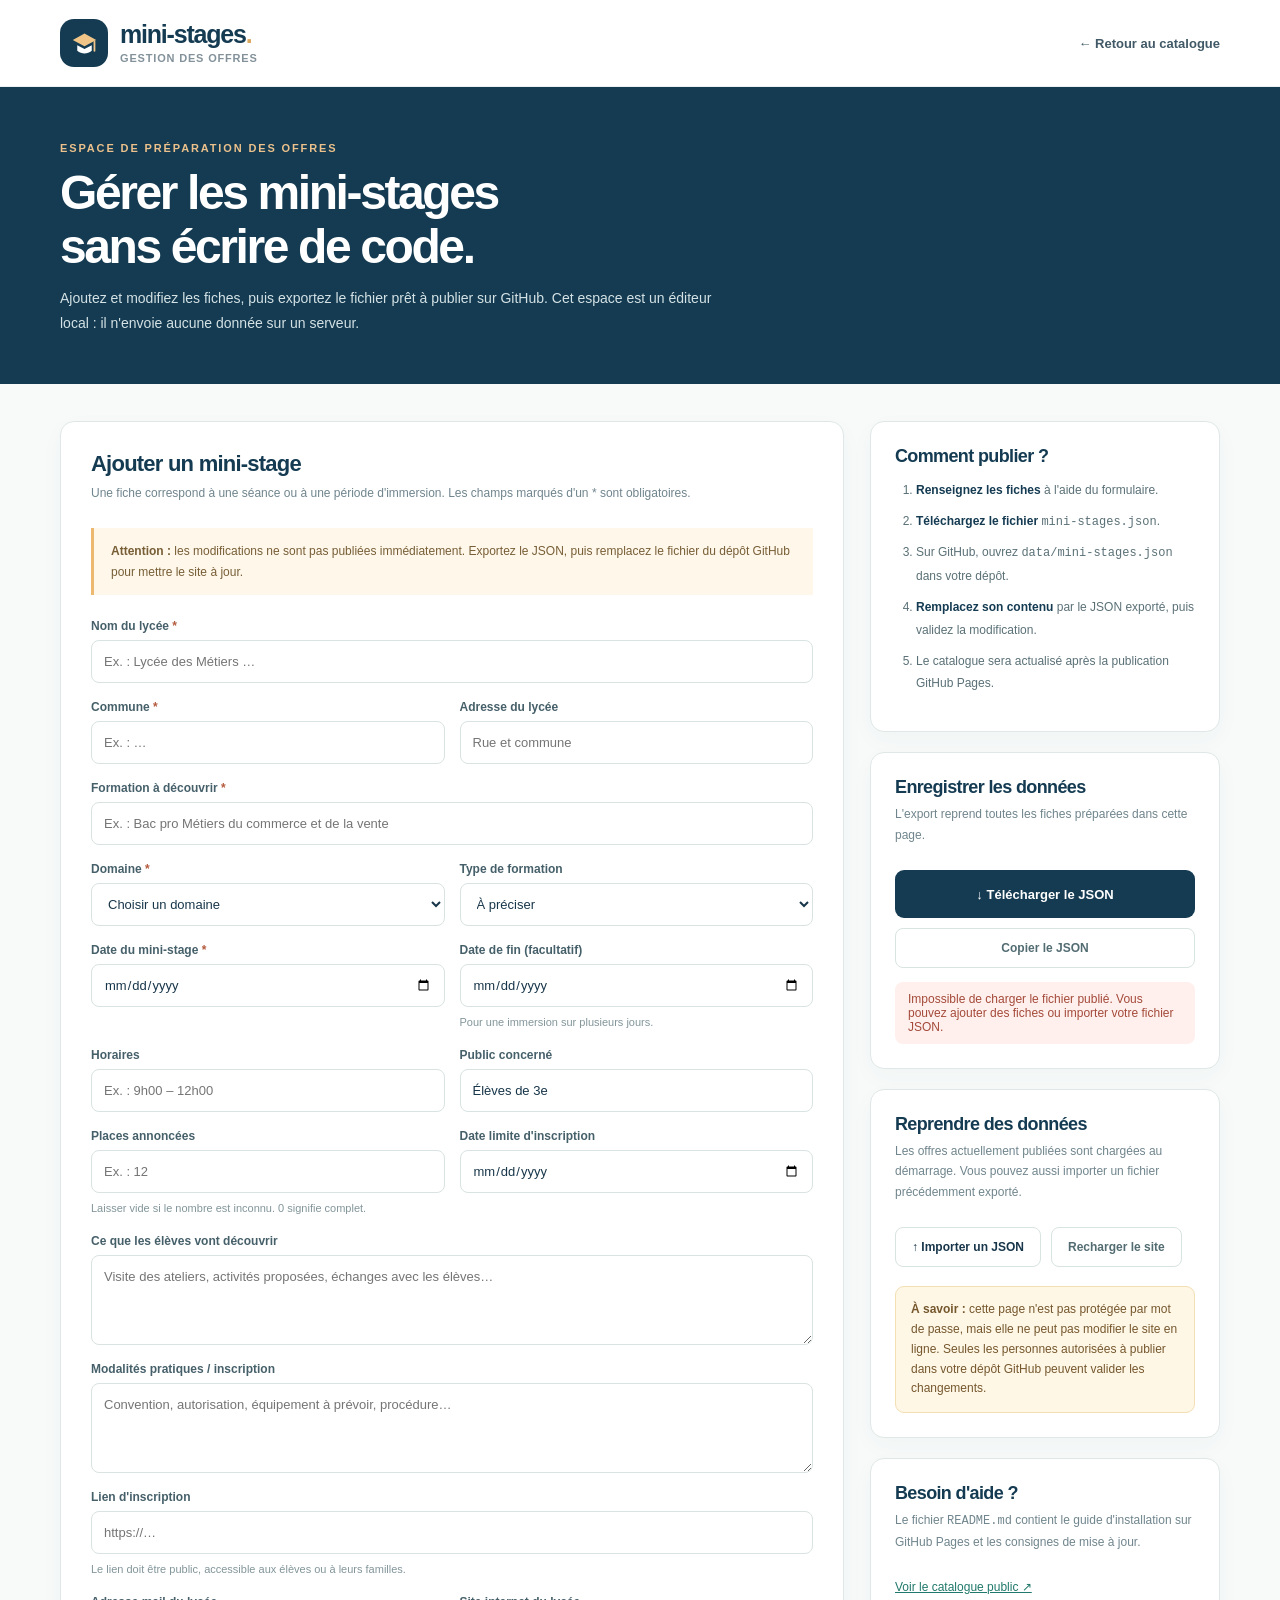
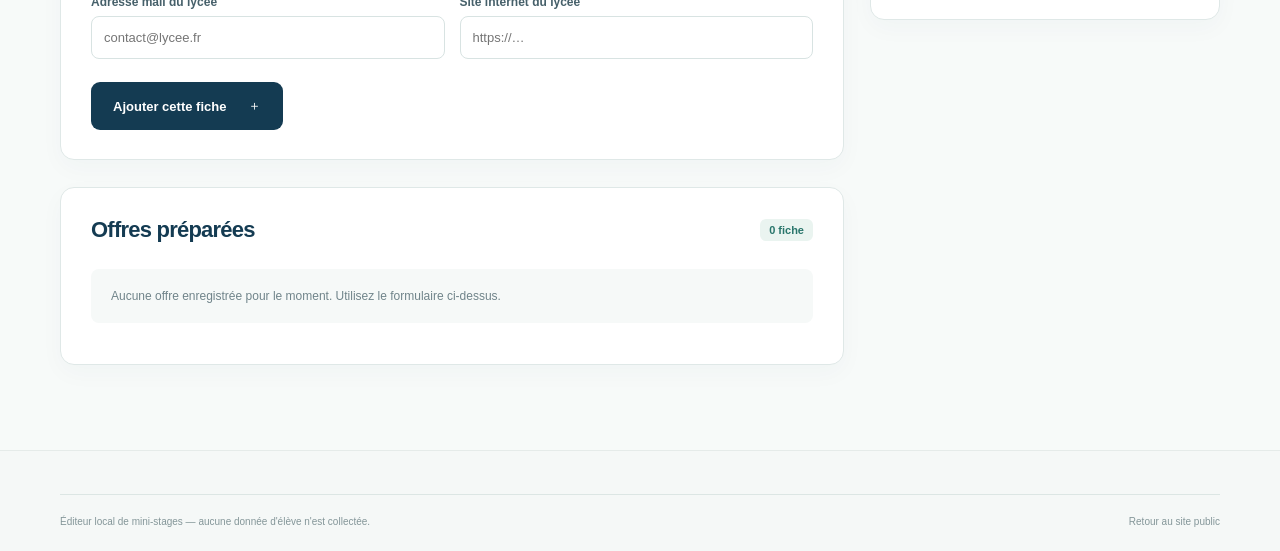
==== admin.html @ b063b2b0 "Add files via upload" ====
<!doctype html>
<html lang="fr">
<head>
  <meta charset="utf-8"><meta name="viewport" content="width=device-width, initial-scale=1">
  <meta name="theme-color" content="#143b52"><meta name="robots" content="noindex,nofollow">
  <title>Gestion des offres — Mini-stages des lycées</title>
  <link rel="icon" href="assets/favicon.svg" type="image/svg+xml"><link rel="stylesheet" href="styles.css"><script src="admin.js" defer></script>
</head>
<body class="admin-body">
  <a href="#formTitle" class="skip-link">Aller au formulaire</a>
  <header class="site-header"><div class="container nav-inner"><a href="./" class="brand" aria-label="Retour au catalogue"><span class="brand-mark" aria-hidden="true"><svg width="29" height="29" viewBox="0 0 32 32" fill="none"><path d="M3 12 16 5l13 7-13 7L3 12Z" fill="#F0C587"/><path d="M8 18v6c5 4 11 4 16 0v-6l-8 4-8-4Z" fill="white"/><path d="M27 14v10" stroke="#F0C587" stroke-width="2" stroke-linecap="round"/></svg></span><span class="brand-text"><strong>mini-stages<span class="brand-dot">.</span></strong><small>Gestion des offres</small></span></a><nav class="main-nav" aria-label="Navigation"><a href="./">← Retour au catalogue</a></nav><a class="mobile-nav-link" href="./">← Le site</a></div></header>
  <main>
    <section class="admin-top"><div class="container"><div class="section-kicker">ESPACE DE PRÉPARATION DES OFFRES</div><h1>Gérer les mini-stages<br>sans écrire de code.</h1><p>Ajoutez et modifiez les fiches, puis exportez le fichier prêt à publier sur GitHub. Cet espace est un éditeur local : il n'envoie aucune donnée sur un serveur.</p></div></section>
    <div class="container admin-layout">
      <div>
        <section class="admin-panel" aria-labelledby="formTitle"><h2 id="formTitle">Ajouter un mini-stage</h2><p class="subtle">Une fiche correspond à une séance ou à une période d'immersion. Les champs marqués d'un * sont obligatoires.</p>
          <div class="admin-intro-note"><strong>Attention :</strong> les modifications ne sont pas publiées immédiatement. Exportez le JSON, puis remplacez le fichier du dépôt GitHub pour mettre le site à jour.</div>
          <form id="stageForm" class="admin-form">
            <div class="field wide"><label for="lycee">Nom du lycée <span class="req">*</span></label><input id="lycee" name="lycee" required maxlength="140" placeholder="Ex. : Lycée des Métiers …"></div>
            <div class="field"><label for="commune">Commune <span class="req">*</span></label><input id="commune" name="commune" required maxlength="90" placeholder="Ex. : …"></div>
            <div class="field"><label for="adresse">Adresse du lycée</label><input id="adresse" name="adresse" maxlength="240" placeholder="Rue et commune"></div>
            <div class="field wide"><label for="formation">Formation à découvrir <span class="req">*</span></label><input id="formation" name="formation" required maxlength="170" placeholder="Ex. : Bac pro Métiers du commerce et de la vente"></div>
            <div class="field"><label for="domaine">Domaine <span class="req">*</span></label><select id="domaine" name="domaine" required><option value="">Choisir un domaine</option><option>Arts, design et communication</option><option>Bâtiment et travaux publics</option><option>Commerce et vente</option><option>Énergie et industrie</option><option>Hôtellerie et restauration</option><option>Numérique</option><option>Santé et social</option><option>Transport et logistique</option><option>Agriculture et environnement</option><option>Services et administration</option><option>Autre</option></select></div>
            <div class="field"><label for="type_formation">Type de formation</label><select id="type_formation" name="type_formation"><option value="">À préciser</option><option>CAP</option><option>Bac pro</option><option>Bac techno</option><option>Bac général</option><option>Seconde professionnelle</option><option>BTS</option><option>Autre</option></select></div>
            <div class="field"><label for="date_debut">Date du mini-stage <span class="req">*</span></label><input id="date_debut" name="date_debut" type="date" required></div>
            <div class="field"><label for="date_fin">Date de fin (facultatif)</label><input id="date_fin" name="date_fin" type="date"><span class="hint">Pour une immersion sur plusieurs jours.</span></div>
            <div class="field"><label for="horaire">Horaires</label><input id="horaire" name="horaire" placeholder="Ex. : 9h00 – 12h00" maxlength="80"></div>
            <div class="field"><label for="public">Public concerné</label><input id="public" name="public" value="Élèves de 3e" maxlength="90"></div>
            <div class="field"><label for="places">Places annoncées</label><input id="places" name="places" type="number" min="0" step="1" placeholder="Ex. : 12"><span class="hint">Laisser vide si le nombre est inconnu. 0 signifie complet.</span></div>
            <div class="field"><label for="date_limite_inscription">Date limite d'inscription</label><input id="date_limite_inscription" name="date_limite_inscription" type="date"></div>
            <div class="field wide"><label for="description">Ce que les élèves vont découvrir</label><textarea id="description" name="description" rows="3" maxlength="1400" placeholder="Visite des ateliers, activités proposées, échanges avec les élèves…"></textarea></div>
            <div class="field wide"><label for="modalites">Modalités pratiques / inscription</label><textarea id="modalites" name="modalites" rows="3" maxlength="1400" placeholder="Convention, autorisation, équipement à prévoir, procédure…"></textarea></div>
            <div class="field wide"><label for="url_inscription">Lien d'inscription</label><input id="url_inscription" name="url_inscription" type="url" placeholder="https://…"><span class="hint">Le lien doit être public, accessible aux élèves ou à leurs familles.</span></div>
            <div class="field"><label for="contact_email">Adresse mail du lycée</label><input id="contact_email" name="contact_email" type="email" placeholder="contact@lycee.fr"></div>
            <div class="field"><label for="url_lycee">Site internet du lycée</label><input id="url_lycee" name="url_lycee" type="url" placeholder="https://…"></div>
            <div class="admin-form-actions"><button type="submit" class="button button-dark" id="saveButton">Ajouter cette fiche <span aria-hidden="true">＋</span></button><button type="button" class="admin-secondary" id="cancelEdit" hidden>Annuler la modification</button></div>
          </form>
          <p role="status" id="formStatus" class="admin-status" hidden></p>
        </section>
        <section class="admin-panel admin-records" aria-labelledby="recordsTitle"><div class="admin-records-head"><h2 id="recordsTitle">Offres préparées</h2><span class="admin-count" id="recordCount">0 fiche</span></div><div id="recordsList" class="record-list"></div></section>
      </div>
      <aside class="admin-sidebar" aria-label="Guide de publication">
        <section class="admin-panel"><h2>Comment publier ?</h2><ol class="admin-steps"><li><strong>Renseignez les fiches</strong> à l'aide du formulaire.</li><li><strong>Téléchargez le fichier</strong> <code>mini-stages.json</code>.</li><li>Sur GitHub, ouvrez <code>data/mini-stages.json</code> dans votre dépôt.</li><li><strong>Remplacez son contenu</strong> par le JSON exporté, puis validez la modification.</li><li>Le catalogue sera actualisé après la publication GitHub Pages.</li></ol></section>
        <section class="admin-panel"><h2>Enregistrer les données</h2><p class="subtle">L'export reprend toutes les fiches préparées dans cette page.</p><div class="admin-actions"><button type="button" id="downloadButton" class="button button-dark">↓ Télécharger le JSON</button><button type="button" id="copyButton" class="admin-secondary">Copier le JSON</button></div><p role="status" id="exportStatus" class="admin-status" hidden></p></section>
        <section class="admin-panel"><h2>Reprendre des données</h2><p class="subtle">Les offres actuellement publiées sont chargées au démarrage. Vous pouvez aussi importer un fichier précédemment exporté.</p><div class="import-row"><label class="import-label" for="importFile">↑ Importer un JSON<input type="file" id="importFile" accept="application/json,.json"></label><button class="admin-secondary" type="button" id="reloadButton">Recharger le site</button></div><div class="admin-alert"><strong>À savoir :</strong> cette page n'est pas protégée par mot de passe, mais elle ne peut pas modifier le site en ligne. Seules les personnes autorisées à publier dans votre dépôt GitHub peuvent valider les changements.</div></section>
        <section class="admin-panel"><h2>Besoin d'aide ?</h2><p class="subtle">Le fichier <code>README.md</code> contient le guide d'installation sur GitHub Pages et les consignes de mise à jour.</p><a class="compact-link" href="./">Voir le catalogue public ↗</a></section>
      </aside>
    </div>
  </main>
  <footer class="site-footer"><div class="container footer-bottom"><span>Éditeur local de mini-stages — aucune donnée d'élève n'est collectée.</span><a href="./">Retour au site public</a></div></footer>
</body>
</html>
---- styles.css ----
:root{--ink:#18364a;--navy:#143b52;--navy-deep:#103246;--muted:#637781;--teal:#21786f;--accent:#ecc18b;--cream:#faf7f2;--wash:#f4f7f7;--line:#dfe7e7;--white:#fff;--shadow:0 14px 44px rgba(16,50,70,.075);font-family:Inter,ui-sans-serif,-apple-system,BlinkMacSystemFont,"Segoe UI",sans-serif;color:var(--ink);background:#fff;font-synthesis:none}
*,*::before,*::after{box-sizing:border-box}html{scroll-behavior:smooth;scroll-padding-top:90px}body{margin:0;min-width:320px}button,input,select{font:inherit}button{cursor:pointer}a{color:inherit;text-decoration:none}a:hover{text-decoration:none}img,svg{max-width:100%}[hidden]{display:none!important}.container{width:min(1160px,calc(100% - 52px));margin-inline:auto}.sr-only{position:absolute!important;width:1px;height:1px;padding:0;margin:-1px;overflow:hidden;clip:rect(0,0,0,0);white-space:nowrap;border:0}.skip-link{position:absolute;left:15px;top:-55px;background:white;z-index:999;padding:12px;color:var(--ink)}.skip-link:focus{top:12px}a:focus-visible,button:focus-visible,input:focus-visible,select:focus-visible{outline:3px solid #e3aa4e;outline-offset:3px}
.demo-banner{padding:10px 24px;text-align:center;background:#ffe8aa;color:#4c3a1c;font-size:13px;line-height:1.6}.demo-banner a{text-decoration:underline;margin-left:13px;font-weight:700}
.site-header{background:#fff;position:relative;z-index:2;border-bottom:1px solid #edf0f0}.nav-inner{display:flex;align-items:center;justify-content:space-between;min-height:86px;gap:24px}.brand{display:inline-flex;gap:12px;align-items:center;flex-shrink:0}.brand-mark{height:48px;width:48px;border-radius:14px;display:grid;place-items:center;background:var(--navy)}.brand-text{display:flex;flex-direction:column;gap:1px;line-height:1}.brand-text strong,.site-footer strong{font-size:25px;letter-spacing:-1.2px;font-weight:850;color:var(--navy)}.brand-dot{color:#dca860}.brand-text small{font-size:11px;font-weight:700;letter-spacing:.075em;color:#82919a;text-transform:uppercase;margin-top:5px}.main-nav{display:flex;align-items:center;gap:37px;font-size:13px;font-weight:700}.main-nav>a:not(.nav-manage){color:#415967}.main-nav>a:hover{color:var(--teal)}.nav-manage{padding:13px 17px;border:1px solid #d7e2e3;border-radius:8px;color:var(--navy);white-space:nowrap}.nav-manage span{margin-left:12px;color:var(--teal)}.mobile-nav-link{display:none;font-weight:800;font-size:13px}
.hero{min-height:510px;position:relative;overflow:hidden;background:var(--navy);color:white}.hero::before{content:"";position:absolute;inset:0;background:radial-gradient(ellipse 700px 550px at 85% 35%,rgba(48,113,117,.5),transparent 72%),linear-gradient(115deg,#173c52 20%,#174b5d 100%)}.hero-grain{position:absolute;inset:0;opacity:.14;background-image:radial-gradient(#fff .55px,transparent .6px);background-size:16px 16px;mask-image:linear-gradient(90deg,transparent 35%,black 100%)}.hero-grid{position:relative;z-index:1;display:grid;grid-template-columns:1.04fr .96fr;align-items:center;gap:50px;min-height:510px}.hero-copy{padding:60px 0 60px 0;max-width:625px}.eyebrow{display:flex;gap:11px;align-items:center;color:#ddc099;letter-spacing:.16em;font-size:11px;font-weight:800;margin-bottom:20px}.eyebrow-line{height:2px;width:27px;background:#e3b779}.hero h1{font-size:clamp(40px,4.6vw,63px);font-weight:800;letter-spacing:-.047em;line-height:1.13;margin:0 0 22px;max-width:680px}.hero h1 em{font-family:Georgia,serif;font-weight:400;letter-spacing:-.035em;color:#e9c18e}.hero-copy>p{font-size:16px;line-height:1.8;color:#d3e1e4;max-width:475px;margin:0 0 31px}.button{display:inline-flex;justify-content:center;align-items:center;gap:22px;border-radius:9px;min-height:48px;padding:14px 21px;font-size:13px;font-weight:800;border:1px solid transparent;transition:transform .2s,background .2s,color .2s}.button:hover{transform:translateY(-2px)}.button-light{background:#fff;color:var(--navy)}.button-light:hover{background:#f1eddf}.button-dark{background:var(--navy);color:#fff}.button-dark:hover{background:#245b6d}.button-outline{background:#fff;color:var(--navy);border-color:#d7e2e3}.button-outline:hover{background:#f4faf9}.hero-location{margin-top:29px;font-size:12px;display:flex;align-items:center;gap:9px;color:#c7d9dc}.hero-location span:first-child{font-size:21px;color:#e9c18e}.hero-location strong{font-weight:750;color:white}
.hero-art{height:420px;position:relative;display:flex;align-items:center;justify-content:center}.hero-orbit{border:1px solid rgba(224,244,239,.15);border-radius:50%;position:absolute}.hero-orbit-one{width:475px;height:475px}.hero-orbit-two{width:600px;height:600px}.art-card{position:absolute;box-shadow:0 24px 55px rgba(0,25,39,.14);border-radius:18px}.art-card-main{width:286px;height:338px;background:#fffcf7;transform:rotate(-5deg);padding:24px;z-index:2;color:var(--ink);top:38px;left:50%;margin-left:-145px}.art-card-top{display:flex;align-items:center;justify-content:space-between}.art-icon{height:35px;width:35px;display:grid;place-items:center;background:#e6f0e9;color:#2c786e;font-size:25px;border-radius:10px}.art-label{font-size:9px;letter-spacing:.14em;font-weight:800;color:#8a9b9f}.art-illustration{margin:21px 0 18px;position:relative;height:127px;border-radius:12px;background:#e0eee8;overflow:hidden;display:grid;place-items:center}.art-illustration::after{content:"";position:absolute;width:230px;height:85px;border-radius:50%;background:#aacfc5;bottom:-64px;left:0}.illus-building{position:relative;width:116px;height:81px;background:#e8b778;z-index:2;border-radius:6px 6px 0 0;box-shadow:18px 14px 0 #ecdbc1}.illus-building::before{content:"";position:absolute;top:-27px;left:-11px;width:138px;height:36px;transform:skewX(-26deg);background:#285f65;clip-path:polygon(21% 0,100% 0,81% 100%,0 100%)}.illus-building i{width:16px;height:24px;background:#fff6e7;position:absolute;top:18px;border-radius:2px}.illus-building i:nth-child(1){left:16px}.illus-building i:nth-child(2){left:49px}.illus-building i:nth-child(3){left:82px}.illus-building b{position:absolute;left:48px;width:19px;height:26px;bottom:0;background:#23566c}.illus-sun{position:absolute;width:50px;height:50px;background:#f1c17d;border-radius:50%;top:12px;right:28px}.art-card-main>strong{font-size:19px;line-height:1.35;letter-spacing:-.045em;display:block}.art-card-bottom{border-top:1px solid #e9e9e0;padding-top:13px;margin-top:14px;display:flex;align-items:center;justify-content:space-between;color:#849296;font-size:9px;font-weight:700}.mini-avatars{background:#e8c692;padding:4px 6px;border-radius:8px;color:#52615b;font-size:11px}.mini-avatars span{color:#3f7474}.art-card-back{top:56px;right:0;width:150px;height:115px;background:#c5dacb;transform:rotate(14deg);z-index:1;display:flex;gap:6px;flex-direction:column;padding:18px;font-size:13px;color:var(--navy)}.art-card-icon{font-size:25px;color:#518d80;line-height:1}.art-sticker{position:absolute;bottom:18px;left:15px;width:105px;height:105px;background:#e8b77a;color:var(--navy);z-index:3;border-radius:50%;transform:rotate(15deg);display:flex;flex-direction:column;align-items:center;justify-content:center;font-family:Georgia,serif;font-size:31px;font-weight:bold;box-shadow:0 12px 25px #001b2a24}.art-sticker small{font-family:ui-sans-serif,system-ui;font-size:10px;text-transform:uppercase;letter-spacing:.08em}
.highlights{border-bottom:1px solid var(--line);background:white}.highlights-grid{display:grid;grid-template-columns:repeat(3,1fr);padding:29px 0}.highlight{display:flex;gap:15px;align-items:center;justify-content:center;border-right:1px solid var(--line)}.highlight:first-child{justify-content:flex-start}.highlight:last-child{border:0;justify-content:flex-end}.highlight-icon{font-family:Georgia,serif;width:44px;height:44px;background:#f1f6f4;border-radius:12px;display:grid;place-items:center;color:#387d71;font-size:27px}.highlight span:last-child{display:flex;flex-direction:column;gap:4px}.highlight strong{font-size:13px}.highlight small{font-size:11px;color:#71838b}
.listing-section{background:#fafcfc;padding:81px 0 80px}.section-heading{display:flex;align-items:end;justify-content:space-between;gap:25px;margin-bottom:30px}.section-kicker{font-size:11px;color:#20796c;font-weight:850;letter-spacing:.17em;margin-bottom:12px}.section-heading h2,.steps-section h2{font-size:clamp(29px,3.5vw,42px);letter-spacing:-.045em;line-height:1.17;margin:0 0 13px;color:var(--navy)}.section-heading p{font-size:14px;color:var(--muted);margin:0}.section-count{display:flex;gap:12px;align-items:center;flex-shrink:0}.section-count strong{font-size:44px;letter-spacing:-.05em;color:var(--teal)}.section-count span{font-size:11px;line-height:1.5;color:var(--muted);font-weight:700}
.filter-panel{border:1px solid #e1e9e9;border-radius:14px;box-shadow:0 12px 30px rgba(20,59,82,.045);padding:18px;background:#fff}.search-field{display:flex;align-items:center;height:54px;border:1px solid #dbe5e5;background:#f8faf9;border-radius:9px;padding:0 16px;gap:13px}.search-icon{color:#537b7e;display:flex}.search-field input{flex:1;min-width:0;background:transparent;border:0;outline:none;font-size:14px;color:var(--ink)}.search-field input::placeholder{color:#899ba0}.search-field input:focus{outline:none}.search-field:focus-within{outline:2px solid #7cc1b0;outline-offset:1px}kbd{font-size:10px;color:#93a2a6;border:1px solid #e3e8e7;border-radius:5px;padding:5px 8px;background:#fff;font-family:inherit}.filter-row{display:grid;grid-template-columns:repeat(4,1fr);gap:13px;margin-top:14px}.filter-select label{display:block;font-size:10px;font-weight:800;letter-spacing:.035em;text-transform:uppercase;color:#738790;margin-bottom:7px}.filter-select select{appearance:none;width:100%;background:#fff url("data:image/svg+xml,%3Csvg xmlns='http://www.w3.org/2000/svg' width='16' height='16' viewBox='0 0 24 24' fill='none' stroke='%23546c76' stroke-width='2' stroke-linecap='round' stroke-linejoin='round'%3E%3Cpath d='m6 9 6 6 6-6'/%3E%3C/svg%3E") right 13px center/16px no-repeat;border:1px solid #dde6e6;border-radius:8px;height:43px;padding:0 34px 0 12px;font-size:12px;color:#3e5662;cursor:pointer}.results-header{display:flex;justify-content:space-between;align-items:center;margin:27px 0 18px;gap:10px}.results-header p{margin:0;font-size:13px;color:#687f88}.clear-filters{border:0;background:transparent;color:#147366;font-size:12px;font-weight:800;padding:7px}.cards-grid{display:grid;grid-template-columns:repeat(3,minmax(0,1fr));gap:20px;min-height:0}.stage-card{background:white;border:1px solid #e2e9e9;border-radius:14px;display:flex;flex-direction:column;box-shadow:0 5px 22px rgba(16,50,70,.035);transition:transform .18s,box-shadow .18s;overflow:hidden}.stage-card:hover{transform:translateY(-3px);box-shadow:var(--shadow)}.card-top{padding:23px 23px 14px;flex:1}.card-badges{display:flex;justify-content:space-between;gap:7px;align-items:start;margin-bottom:20px;min-height:25px}.tag{display:inline-flex;align-items:center;gap:5px;border-radius:5px;background:#eef6f1;color:#25766a;padding:7px 9px;font-size:10px;font-weight:800;line-height:1.2}.tag.status{white-space:nowrap;background:#eef7f1;color:#238065}.tag.status.closed{background:#fbf0e2;color:#a16c2f}.tag.status.past{background:#edf1f3;color:#77868e}.tag.status.full{background:#fce9e7;color:#af544d}.school-line{font-size:11px;font-weight:750;letter-spacing:.01em;color:#66818a;margin-bottom:7px;line-height:1.6}.stage-card h3{color:var(--navy);font-size:19px;letter-spacing:-.033em;line-height:1.36;margin:0 0 15px;min-height:52px}.card-description{font-size:12px;line-height:1.7;color:#617681;margin:0 0 20px;display:-webkit-box;-webkit-line-clamp:3;-webkit-box-orient:vertical;overflow:hidden;min-height:60px}.card-meta{border-top:1px solid #edf1f1;padding:15px 0 0;display:flex;flex-direction:column;gap:11px;color:#476373;font-size:12px}.meta-line{display:flex;gap:9px;align-items:flex-start}.meta-icon{font-size:15px;color:#398779;line-height:1.1;width:18px;flex-shrink:0}.card-footer{padding:15px 23px 19px;border-top:1px solid #edf1f1;display:flex;justify-content:space-between;align-items:center;gap:8px}.card-type{font-size:11px;font-weight:700;color:#879b9e}.card-detail{border:0;background:transparent;color:#1b786d;font-size:12px;font-weight:800;padding:5px 0}.card-detail:hover{text-decoration:underline}.data-note{font-size:11px;line-height:1.6;color:#87999d;text-align:center;margin:27px 0 0}.empty-state{padding:54px 25px 57px;border:1px dashed #cbdcda;border-radius:15px;background:#fff;text-align:center}.empty-illustration{width:76px;height:76px;display:grid;place-items:center;margin:0 auto 18px;border-radius:23px;background:#f0f7f4;color:#298675;font-size:51px}.empty-state h3{margin:0 0 10px;color:var(--navy);font-size:22px;letter-spacing:-.035em}.empty-state p{font-size:13px;color:#6c848a;line-height:1.75;max-width:460px;margin:0 auto}.empty-actions{display:flex;justify-content:center;gap:12px;flex-wrap:wrap;margin-top:22px}
.steps-section{padding:88px 0 91px;background:white}.steps-section h2{font-size:clamp(29px,3.5vw,40px);margin-bottom:38px}.steps-grid{display:grid;grid-template-columns:repeat(3,1fr);gap:21px}.step{position:relative;border:1px solid #e5ebea;border-radius:13px;background:#fff;padding:27px 30px 29px;min-height:226px}.step-num{position:absolute;right:25px;top:24px;color:#d1dddc;font-size:28px;font-weight:850;letter-spacing:-.04em}.step-pict{height:50px;width:50px;display:grid;place-items:center;border-radius:12px;background:#eaf4f1;color:#278173;font-size:32px;margin-bottom:20px}.step:nth-child(2) .step-pict{background:#faf1e4;color:#b78342}.step:nth-child(3) .step-pict{background:#e8f1f4;color:#386d90}.step h3{font-size:20px;letter-spacing:-.04em;margin:0 0 10px;color:var(--navy)}.step p{margin:0;font-size:12px;color:#6e8087;line-height:1.8;max-width:265px}
.help-section{background:#fff;padding:0 0 80px}.help-card{background:#1e5b61;min-height:185px;color:#fff;border-radius:15px;padding:35px 43px;display:flex;align-items:center;justify-content:space-between;gap:30px;background-image:radial-gradient(circle at 80% 0,rgba(130,198,170,.16),transparent 40%)}.help-kicker{font-size:10px;letter-spacing:.14em;font-weight:800;color:#d3bd95}.help-card h2{margin:8px 0 10px;font-size:26px;letter-spacing:-.035em}.help-card p{margin:0;color:#d1e4e2;font-size:13px}.help-card .button{flex-shrink:0}
.site-footer{background:#f5f8f7;border-top:1px solid #e5ebe9;padding:43px 0 22px}.footer-main{display:flex;justify-content:space-between;gap:30px;padding-bottom:30px}.site-footer strong{font-size:25px}.site-footer p{font-size:12px;color:#73868d;margin:10px 0 0}.footer-links{display:flex;align-items:start;gap:23px;flex-wrap:wrap;font-size:12px;font-weight:700;color:#42626c}.footer-links a:hover{color:#18806d}.footer-bottom{border-top:1px solid #dce6e4;display:flex;justify-content:space-between;gap:18px;padding-top:19px;font-size:10px;line-height:1.5;color:#849699}
.detail-dialog{position:fixed;max-height:min(90dvh,900px);overflow:auto;width:min(620px,calc(100vw - 26px));border:0;border-radius:15px;padding:0;box-shadow:0 35px 100px #00182755;color:var(--ink)}.detail-dialog::backdrop{background:#102c40ad;backdrop-filter:blur(3px)}.detail-header{background:#f3f8f7;padding:28px 31px 23px;position:relative}.detail-close{position:absolute;right:15px;top:14px;background:white;border:1px solid #dae6e3;width:34px;height:34px;border-radius:8px;font-size:22px;color:#3b606c}.detail-header .tag{margin-bottom:12px}.detail-header h2{color:var(--navy);font-size:26px;line-height:1.27;margin:0 35px 9px 0;letter-spacing:-.04em}.detail-header p{margin:0;font-size:13px;color:#5a7880}.detail-body{padding:28px 31px 31px}.detail-info{display:grid;grid-template-columns:1fr 1fr;gap:18px;margin-bottom:25px}.detail-info>div{min-width:0}.detail-info small{display:block;font-size:10px;color:#7b9096;font-weight:750;text-transform:uppercase;letter-spacing:.08em;margin-bottom:6px}.detail-info strong{display:block;font-size:13px;line-height:1.5;overflow-wrap:anywhere}.detail-block{padding-top:19px;border-top:1px solid #e5eded;margin-top:18px}.detail-block h3{margin:0 0 10px;color:var(--navy);font-size:14px}.detail-block p{font-size:13px;line-height:1.8;color:#5b717b;white-space:pre-wrap;margin:0}.detail-links{display:flex;align-items:center;gap:10px;flex-wrap:wrap;margin-top:24px}.detail-links .button{font-size:12px}.detail-links a:not(.button){font-size:12px;color:#18766a;text-decoration:underline}.detail-fineprint{font-size:11px;color:#85959c;line-height:1.6;margin-top:18px}
/* Gestion des données */
.admin-body{background:#f7faf9}.admin-top{background:var(--navy);color:white;padding:55px 0 48px}.admin-top .section-kicker{color:var(--accent)}.admin-top h1{font-size:clamp(32px,4vw,48px);letter-spacing:-.05em;line-height:1.12;margin:0 0 12px}.admin-top p{font-size:14px;line-height:1.8;color:#d4e2e5;max-width:680px;margin:0}.admin-layout{padding:37px 0 85px;display:grid;grid-template-columns:1fr 350px;align-items:start;gap:26px}.admin-panel{padding:29px 30px;background:white;border:1px solid #dfe8e7;box-shadow:0 8px 25px #163b5008;border-radius:14px}.admin-panel h2{color:var(--navy);font-size:22px;letter-spacing:-.035em;margin:0 0 6px}.admin-panel .subtle{font-size:12px;color:#70858d;line-height:1.7;margin:0 0 25px}.admin-form{display:grid;grid-template-columns:1fr 1fr;gap:17px 15px}.field{display:flex;flex-direction:column;gap:7px;min-width:0}.field.wide{grid-column:1/-1}.field label{font-size:12px;font-weight:800;color:#46606a}.field .req{color:#b45a3d}.field input,.field select,.field textarea{width:100%;font:inherit;font-size:13px;border:1px solid #d8e3e2;border-radius:8px;padding:11px 12px;background:#fff;color:var(--ink);min-height:43px}.field textarea{resize:vertical;min-height:90px;line-height:1.6}.field .hint{font-size:11px;color:#82959a;line-height:1.55}.admin-form-actions{grid-column:1/-1;display:flex;gap:11px;align-items:center;flex-wrap:wrap;padding-top:6px}.admin-secondary{border:1px solid #d8e4e0;border-radius:8px;background:white;color:#526c72;padding:12px 16px;font-weight:750;font-size:12px}.admin-secondary:hover{background:#f4f8f8}.admin-sidebar{display:flex;flex-direction:column;gap:20px}.admin-sidebar .admin-panel{padding:24px}.admin-sidebar h2{font-size:18px}.admin-steps{padding-left:21px;font-size:12px;line-height:1.9;color:#5a7077}.admin-steps li+li{margin-top:8px}.admin-steps strong{color:var(--navy)}.admin-actions{display:flex;flex-direction:column;gap:10px}.admin-actions .button,.admin-actions .admin-secondary{width:100%}.admin-alert{background:#fff7e6;border:1px solid #f3dfb4;padding:13px 15px;border-radius:9px;color:#75572d;font-size:12px;line-height:1.65;margin-top:19px}.admin-status{padding:10px 13px;border-radius:8px;background:#eaf5ef;color:#216955;font-size:12px;margin:14px 0 0}.admin-status.error{background:#fff0ed;color:#a44a3a}.admin-records{margin-top:27px}.admin-records-head{display:flex;justify-content:space-between;align-items:center;gap:10px;margin-bottom:14px}.admin-records-head h2{margin:0}.admin-count{font-size:11px;font-weight:800;color:#2a766c;background:#eaf4f0;padding:5px 9px;border-radius:6px}.record-list{display:flex;flex-direction:column;gap:10px}.record-item{border:1px solid #e2eae9;border-radius:9px;padding:14px;display:flex;align-items:center;justify-content:space-between;gap:10px}.record-item strong{display:block;font-size:12px;line-height:1.5;color:var(--navy);margin-bottom:4px}.record-item p{font-size:11px;color:#69838c;margin:0}.record-buttons{display:flex;gap:7px}.record-buttons button{background:#f6f9f8;border:1px solid #dfe8e6;border-radius:6px;padding:8px;color:#1b6b66;font-size:11px;font-weight:800}.record-buttons button.danger{color:#a55353}.record-empty{font-size:12px;color:#70848a;background:#f6f9f8;padding:20px;border-radius:8px}.admin-intro-note{margin:0 0 24px;border-left:3px solid #edb970;padding:13px 17px;background:#fff7ea;font-size:12px;line-height:1.7;color:#775e36}.import-row{display:flex;gap:10px;align-items:center;flex-wrap:wrap}.import-label{display:inline-flex;cursor:pointer;align-items:center;justify-content:center;font-weight:750;font-size:12px;padding:12px 16px;border-radius:8px;background:#fff;border:1px solid #d8e4e0}.import-label input{display:none}.compact-link{font-size:12px;color:#21796b;text-decoration:underline}
@media(max-width:1050px){.main-nav{gap:19px}.hero-art{transform:scale(.88)}.hero-grid{gap:25px}.cards-grid{grid-template-columns:repeat(2,minmax(0,1fr))}.admin-layout{grid-template-columns:minmax(0,1fr) 300px}.highlight strong{font-size:12px}.highlight{gap:10px}}
@media(max-width:760px){.container{width:min(100% - 34px,580px)}.nav-inner{min-height:74px}.brand-mark{width:41px;height:41px}.brand-text strong{font-size:22px}.brand-text small{font-size:9px}.main-nav{display:none}.mobile-nav-link{display:block}.hero-grid{grid-template-columns:1fr;gap:0}.hero{min-height:0}.hero-copy{padding:56px 0 20px}.hero h1{font-size:clamp(38px,9.7vw,52px);max-width:550px}.hero-copy>p{font-size:14px;max-width:480px}.hero-art{height:290px;transform:scale(.72);transform-origin:top center;margin-top:-5px;margin-bottom:-54px}.art-card-main{top:5px}.art-card-back{top:30px;right:7%}.art-sticker{bottom:36px;left:5%}.highlights-grid{grid-template-columns:1fr;gap:13px;padding:25px 0}.highlight,.highlight:first-child,.highlight:last-child{justify-content:flex-start;border:0}.highlight-icon{width:38px;height:38px}.listing-section{padding:58px 0}.section-heading{align-items:start}.section-count strong{font-size:35px}.section-count span{font-size:10px}.section-heading p{font-size:12px}.filter-row{grid-template-columns:repeat(2,minmax(0,1fr))}.cards-grid{grid-template-columns:1fr}.stage-card h3{min-height:0}.card-description{min-height:0}.steps-section{padding:62px 0}.steps-grid{grid-template-columns:1fr;gap:12px}.step{min-height:0}.help-section{padding-bottom:58px}.help-card{padding:30px;flex-direction:column;align-items:start}.footer-main{flex-direction:column}.footer-links{row-gap:13px}.footer-bottom{flex-direction:column;gap:8px}.admin-top{padding:42px 0}.admin-layout{grid-template-columns:1fr;padding-top:24px}.admin-panel{padding:23px}.admin-sidebar{order:-1}.admin-sidebar .admin-panel:first-child{display:none}}
@media(max-width:450px){.container{width:calc(100% - 28px)}.hero-copy{padding-top:44px}.hero h1{font-size:39px}.hero-art{transform:scale(.68);margin-top:-14px}.eyebrow{font-size:10px}.section-heading{flex-direction:column;gap:13px}.section-count{align-self:start}.section-count strong{font-size:30px}.section-count span br{display:none}.desktop-only{display:none}.filter-row{grid-template-columns:1fr}.filter-panel{padding:14px}.detail-info{grid-template-columns:1fr}.detail-header,.detail-body{padding-left:20px;padding-right:20px}.admin-form{grid-template-columns:1fr}.record-item{align-items:start;flex-direction:column}.record-buttons{align-self:end}.hero-art{height:250px;margin-bottom:-47px}.art-card-back{right:-6%}}
@media(prefers-reduced-motion:reduce){html{scroll-behavior:auto}*,*:before,*:after{transition:none!important}}
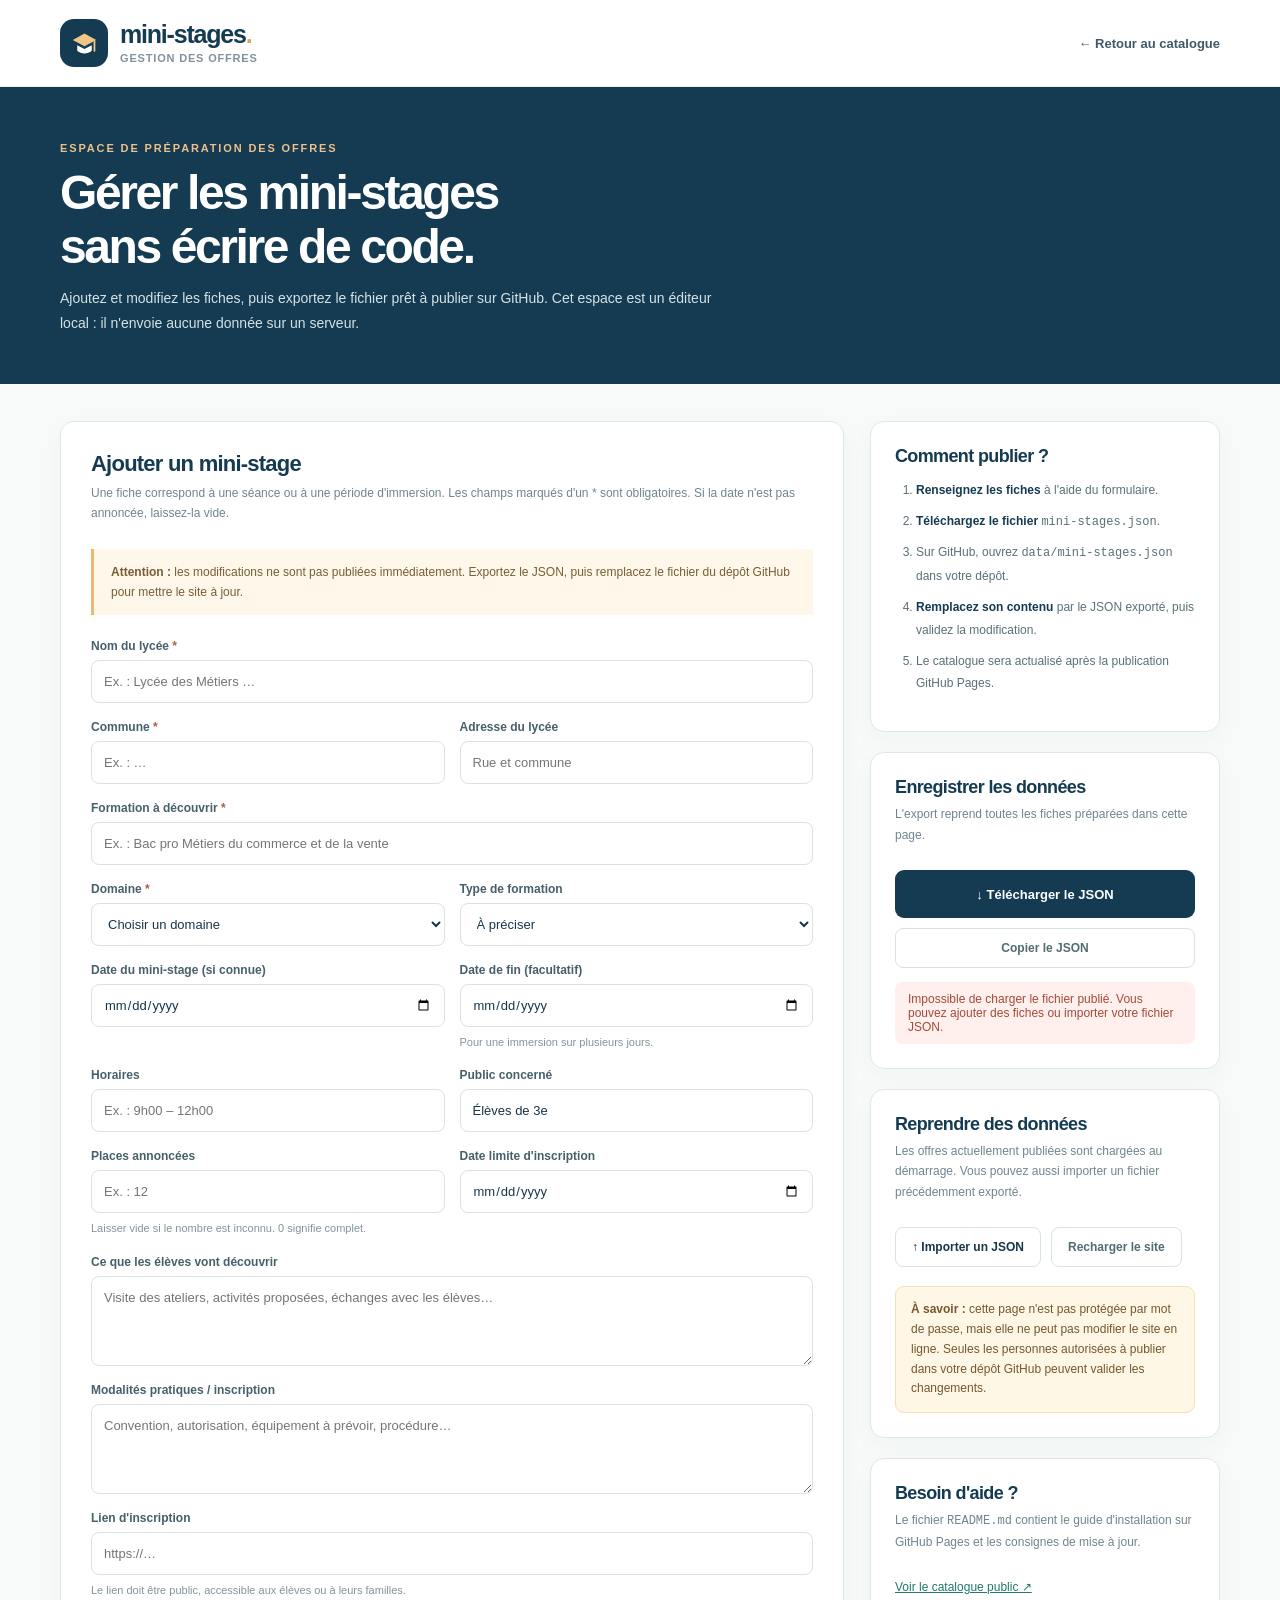
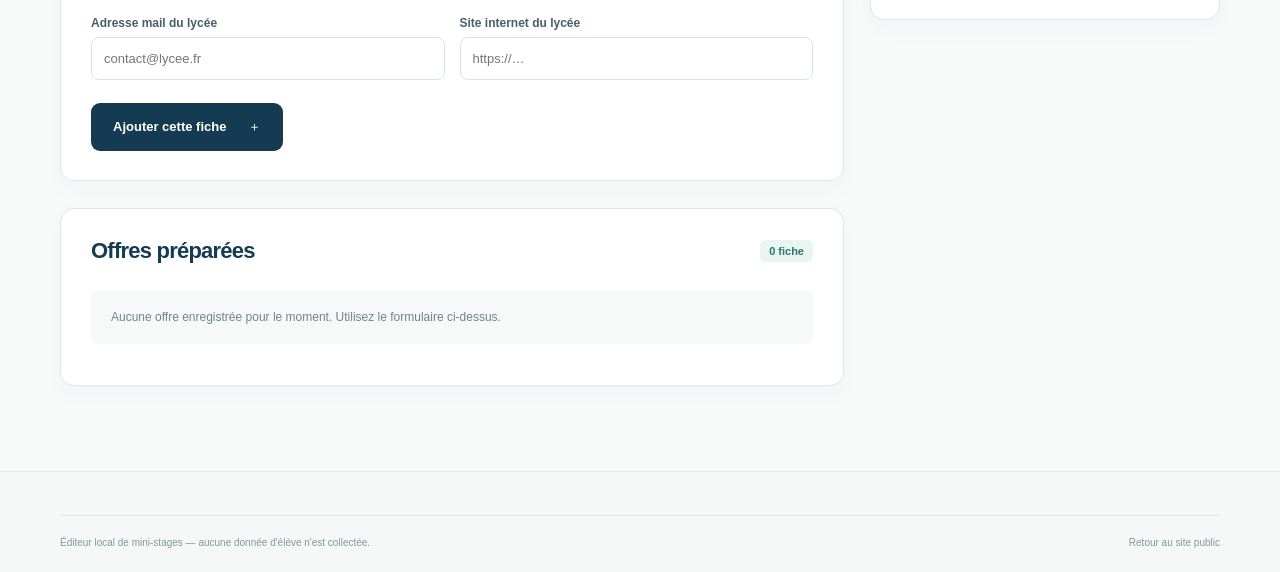
==== commit 3a3b409d: "Mettre à jour les consignes d'inscription et gérer les dates inconnues" ====
--- a/admin.html
+++ b/admin.html
@@ -13,7 +13,7 @@
     <section class="admin-top"><div class="container"><div class="section-kicker">ESPACE DE PRÉPARATION DES OFFRES</div><h1>Gérer les mini-stages<br>sans écrire de code.</h1><p>Ajoutez et modifiez les fiches, puis exportez le fichier prêt à publier sur GitHub. Cet espace est un éditeur local : il n'envoie aucune donnée sur un serveur.</p></div></section>
     <div class="container admin-layout">
       <div>
-        <section class="admin-panel" aria-labelledby="formTitle"><h2 id="formTitle">Ajouter un mini-stage</h2><p class="subtle">Une fiche correspond à une séance ou à une période d'immersion. Les champs marqués d'un * sont obligatoires.</p>
+        <section class="admin-panel" aria-labelledby="formTitle"><h2 id="formTitle">Ajouter un mini-stage</h2><p class="subtle">Une fiche correspond à une séance ou à une période d'immersion. Les champs marqués d'un * sont obligatoires. Si la date n'est pas annoncée, laissez-la vide.</p>
           <div class="admin-intro-note"><strong>Attention :</strong> les modifications ne sont pas publiées immédiatement. Exportez le JSON, puis remplacez le fichier du dépôt GitHub pour mettre le site à jour.</div>
           <form id="stageForm" class="admin-form">
             <div class="field wide"><label for="lycee">Nom du lycée <span class="req">*</span></label><input id="lycee" name="lycee" required maxlength="140" placeholder="Ex. : Lycée des Métiers …"></div>
@@ -22,7 +22,7 @@
             <div class="field wide"><label for="formation">Formation à découvrir <span class="req">*</span></label><input id="formation" name="formation" required maxlength="170" placeholder="Ex. : Bac pro Métiers du commerce et de la vente"></div>
             <div class="field"><label for="domaine">Domaine <span class="req">*</span></label><select id="domaine" name="domaine" required><option value="">Choisir un domaine</option><option>Arts, design et communication</option><option>Bâtiment et travaux publics</option><option>Commerce et vente</option><option>Énergie et industrie</option><option>Hôtellerie et restauration</option><option>Numérique</option><option>Santé et social</option><option>Transport et logistique</option><option>Agriculture et environnement</option><option>Services et administration</option><option>Autre</option></select></div>
             <div class="field"><label for="type_formation">Type de formation</label><select id="type_formation" name="type_formation"><option value="">À préciser</option><option>CAP</option><option>Bac pro</option><option>Bac techno</option><option>Bac général</option><option>Seconde professionnelle</option><option>BTS</option><option>Autre</option></select></div>
-            <div class="field"><label for="date_debut">Date du mini-stage <span class="req">*</span></label><input id="date_debut" name="date_debut" type="date" required></div>
+            <div class="field"><label for="date_debut">Date du mini-stage (si connue)</label><input id="date_debut" name="date_debut" type="date"></div>
             <div class="field"><label for="date_fin">Date de fin (facultatif)</label><input id="date_fin" name="date_fin" type="date"><span class="hint">Pour une immersion sur plusieurs jours.</span></div>
             <div class="field"><label for="horaire">Horaires</label><input id="horaire" name="horaire" placeholder="Ex. : 9h00 – 12h00" maxlength="80"></div>
             <div class="field"><label for="public">Public concerné</label><input id="public" name="public" value="Élèves de 3e" maxlength="90"></div>
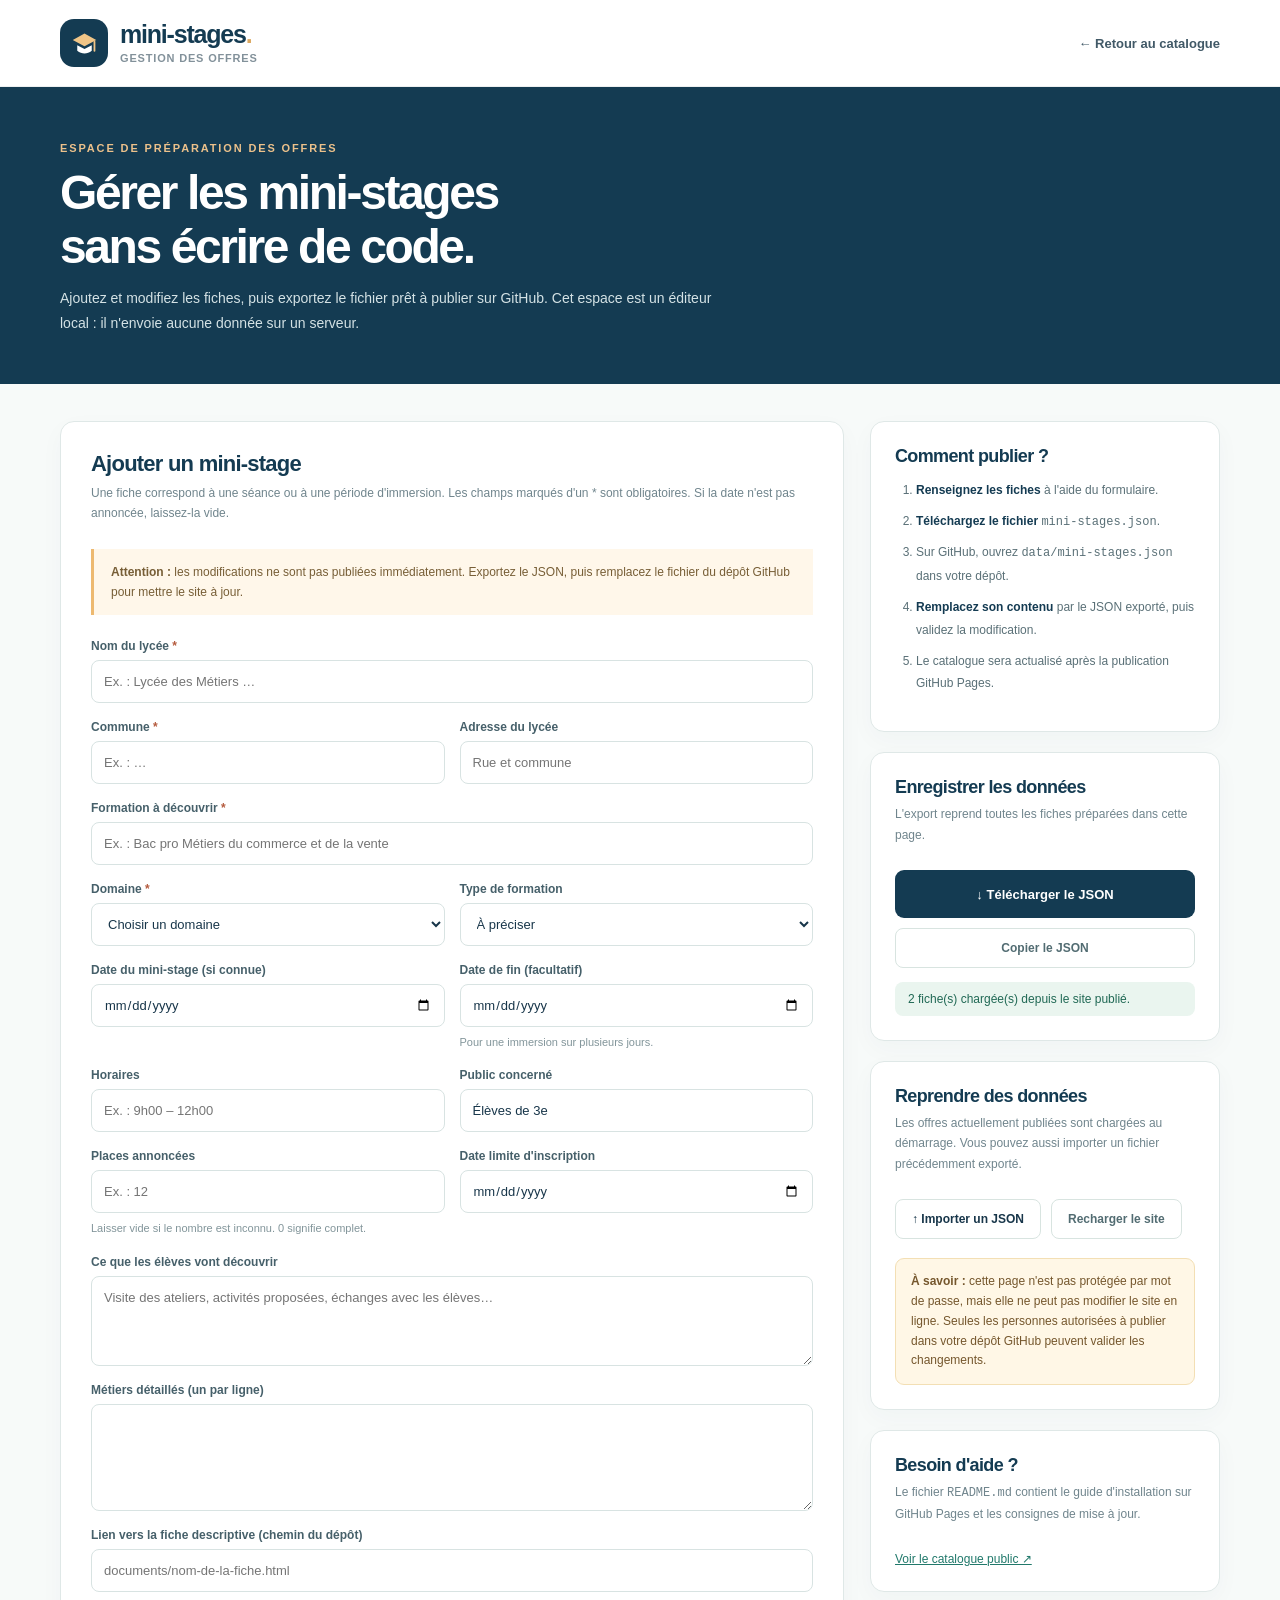
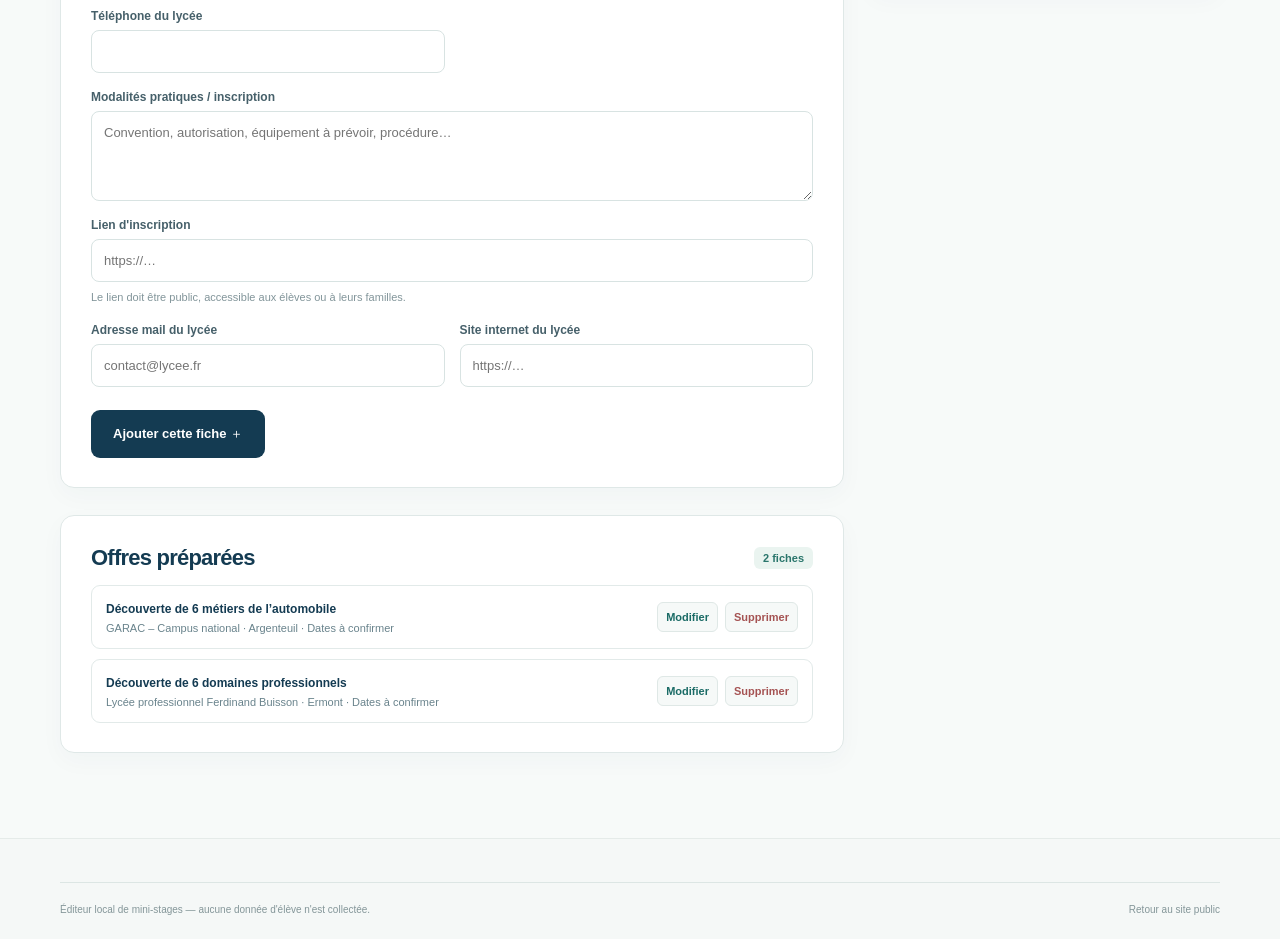
==== commit 378dac83: "Permettre l'édition des métiers, documents et contacts" ====
--- a/admin.html
+++ b/admin.html
@@ -20,7 +20,7 @@
             <div class="field"><label for="commune">Commune <span class="req">*</span></label><input id="commune" name="commune" required maxlength="90" placeholder="Ex. : …"></div>
             <div class="field"><label for="adresse">Adresse du lycée</label><input id="adresse" name="adresse" maxlength="240" placeholder="Rue et commune"></div>
             <div class="field wide"><label for="formation">Formation à découvrir <span class="req">*</span></label><input id="formation" name="formation" required maxlength="170" placeholder="Ex. : Bac pro Métiers du commerce et de la vente"></div>
-            <div class="field"><label for="domaine">Domaine <span class="req">*</span></label><select id="domaine" name="domaine" required><option value="">Choisir un domaine</option><option>Arts, design et communication</option><option>Bâtiment et travaux publics</option><option>Commerce et vente</option><option>Énergie et industrie</option><option>Hôtellerie et restauration</option><option>Numérique</option><option>Santé et social</option><option>Transport et logistique</option><option>Agriculture et environnement</option><option>Services et administration</option><option>Autre</option></select></div>
+            <div class="field"><label for="domaine">Domaine <span class="req">*</span></label><select id="domaine" name="domaine" required><option value="">Choisir un domaine</option><option>Arts, design et communication</option><option>Bâtiment et travaux publics</option><option>Commerce et vente</option><option>Énergie et industrie</option><option>Hôtellerie et restauration</option><option>Numérique</option><option>Santé et social</option><option>Transport et logistique</option><option>Agriculture et environnement</option><option>Services et administration</option><option>Automobile et mobilité</option><option>Métiers techniques et services</option><option>Découverte métiers</option><option>Autre</option></select></div>
             <div class="field"><label for="type_formation">Type de formation</label><select id="type_formation" name="type_formation"><option value="">À préciser</option><option>CAP</option><option>Bac pro</option><option>Bac techno</option><option>Bac général</option><option>Seconde professionnelle</option><option>BTS</option><option>Autre</option></select></div>
             <div class="field"><label for="date_debut">Date du mini-stage (si connue)</label><input id="date_debut" name="date_debut" type="date"></div>
             <div class="field"><label for="date_fin">Date de fin (facultatif)</label><input id="date_fin" name="date_fin" type="date"><span class="hint">Pour une immersion sur plusieurs jours.</span></div>
@@ -29,7 +29,7 @@
             <div class="field"><label for="places">Places annoncées</label><input id="places" name="places" type="number" min="0" step="1" placeholder="Ex. : 12"><span class="hint">Laisser vide si le nombre est inconnu. 0 signifie complet.</span></div>
             <div class="field"><label for="date_limite_inscription">Date limite d'inscription</label><input id="date_limite_inscription" name="date_limite_inscription" type="date"></div>
             <div class="field wide"><label for="description">Ce que les élèves vont découvrir</label><textarea id="description" name="description" rows="3" maxlength="1400" placeholder="Visite des ateliers, activités proposées, échanges avec les élèves…"></textarea></div>
-            <div class="field wide"><label for="modalites">Modalités pratiques / inscription</label><textarea id="modalites" name="modalites" rows="3" maxlength="1400" placeholder="Convention, autorisation, équipement à prévoir, procédure…"></textarea></div>
+            <div class="field wide"><label for="metiers">Métiers détaillés (un par ligne)</label><textarea id="metiers" name="metiers" rows="4"></textarea></div><div class="field wide"><label for="url_document">Lien vers la fiche descriptive (chemin du dépôt)</label><input id="url_document" name="url_document" placeholder="documents/nom-de-la-fiche.html"></div><div class="field"><label for="contact_telephone">Téléphone du lycée</label><input id="contact_telephone" name="contact_telephone" type="tel"></div><div class="field wide"><label for="modalites">Modalités pratiques / inscription</label><textarea id="modalites" name="modalites" rows="3" maxlength="1400" placeholder="Convention, autorisation, équipement à prévoir, procédure…"></textarea></div>
             <div class="field wide"><label for="url_inscription">Lien d'inscription</label><input id="url_inscription" name="url_inscription" type="url" placeholder="https://…"><span class="hint">Le lien doit être public, accessible aux élèves ou à leurs familles.</span></div>
             <div class="field"><label for="contact_email">Adresse mail du lycée</label><input id="contact_email" name="contact_email" type="email" placeholder="contact@lycee.fr"></div>
             <div class="field"><label for="url_lycee">Site internet du lycée</label><input id="url_lycee" name="url_lycee" type="url" placeholder="https://…"></div>
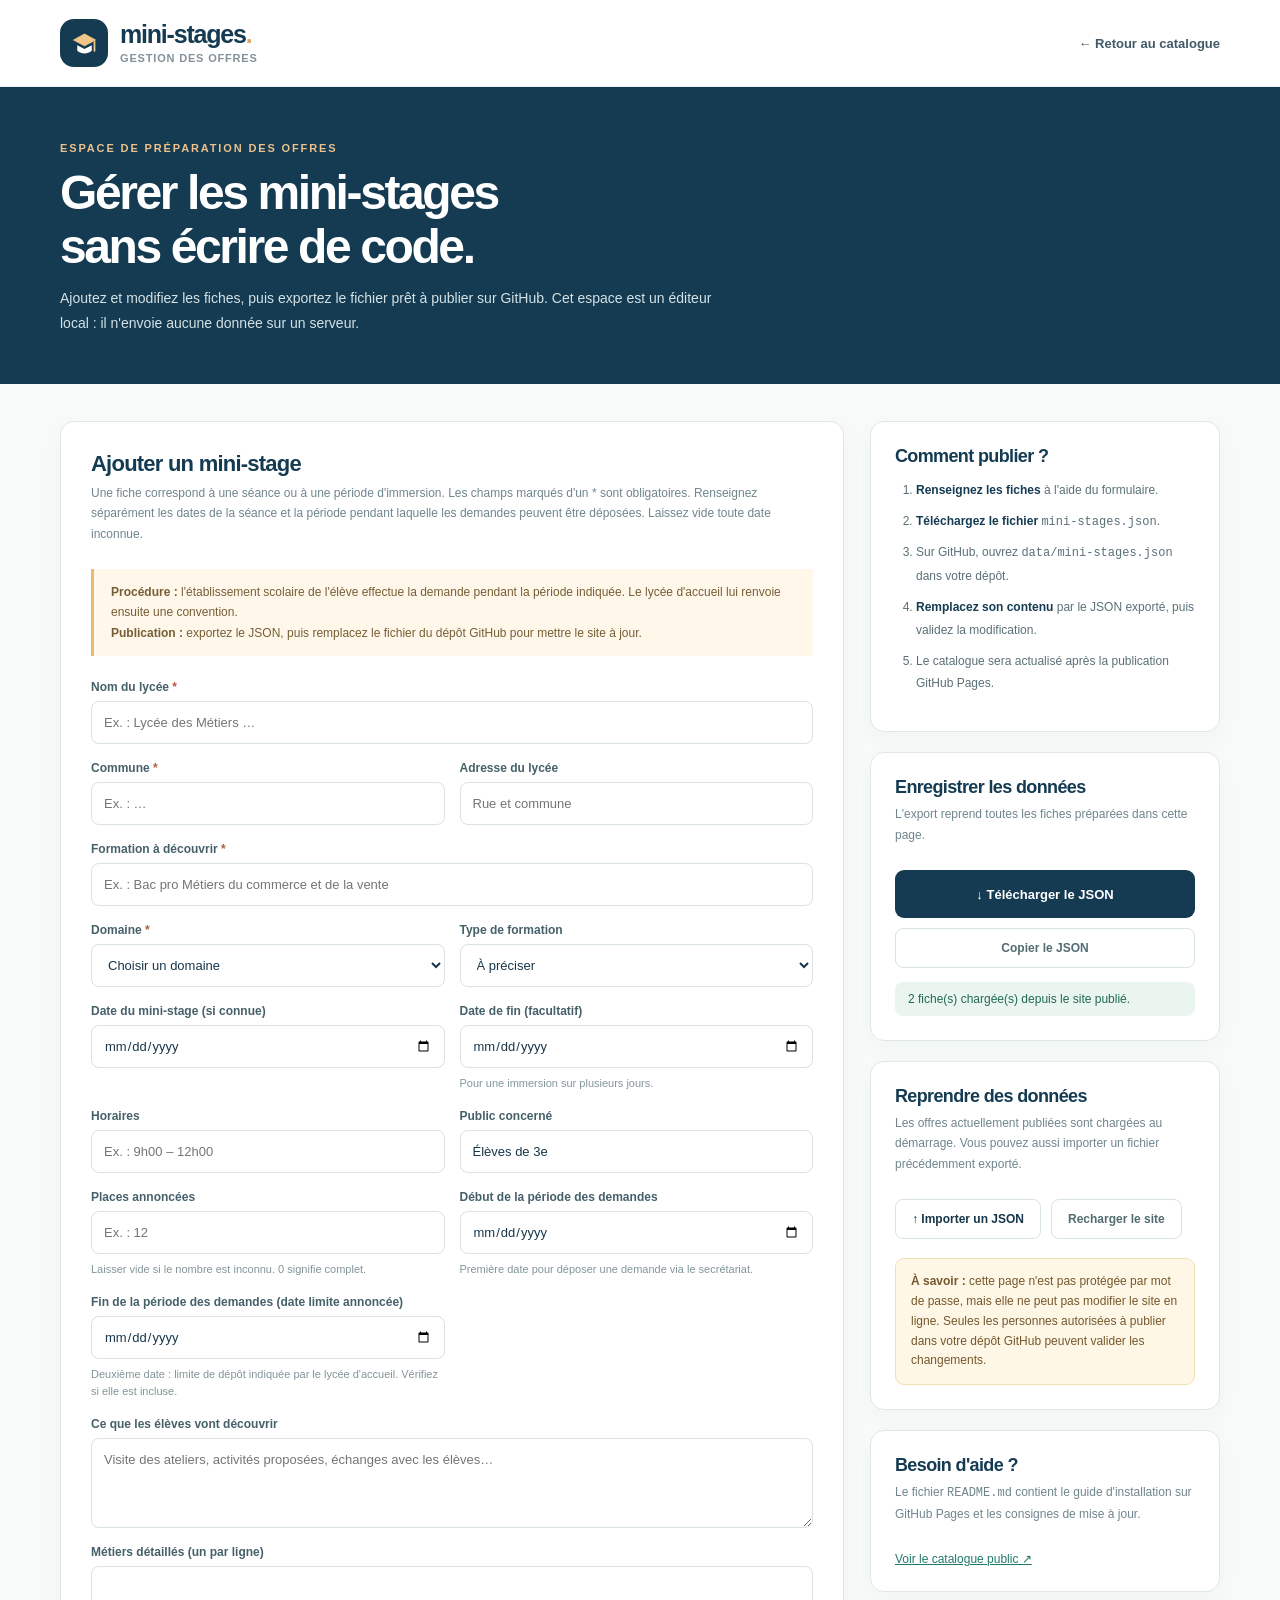
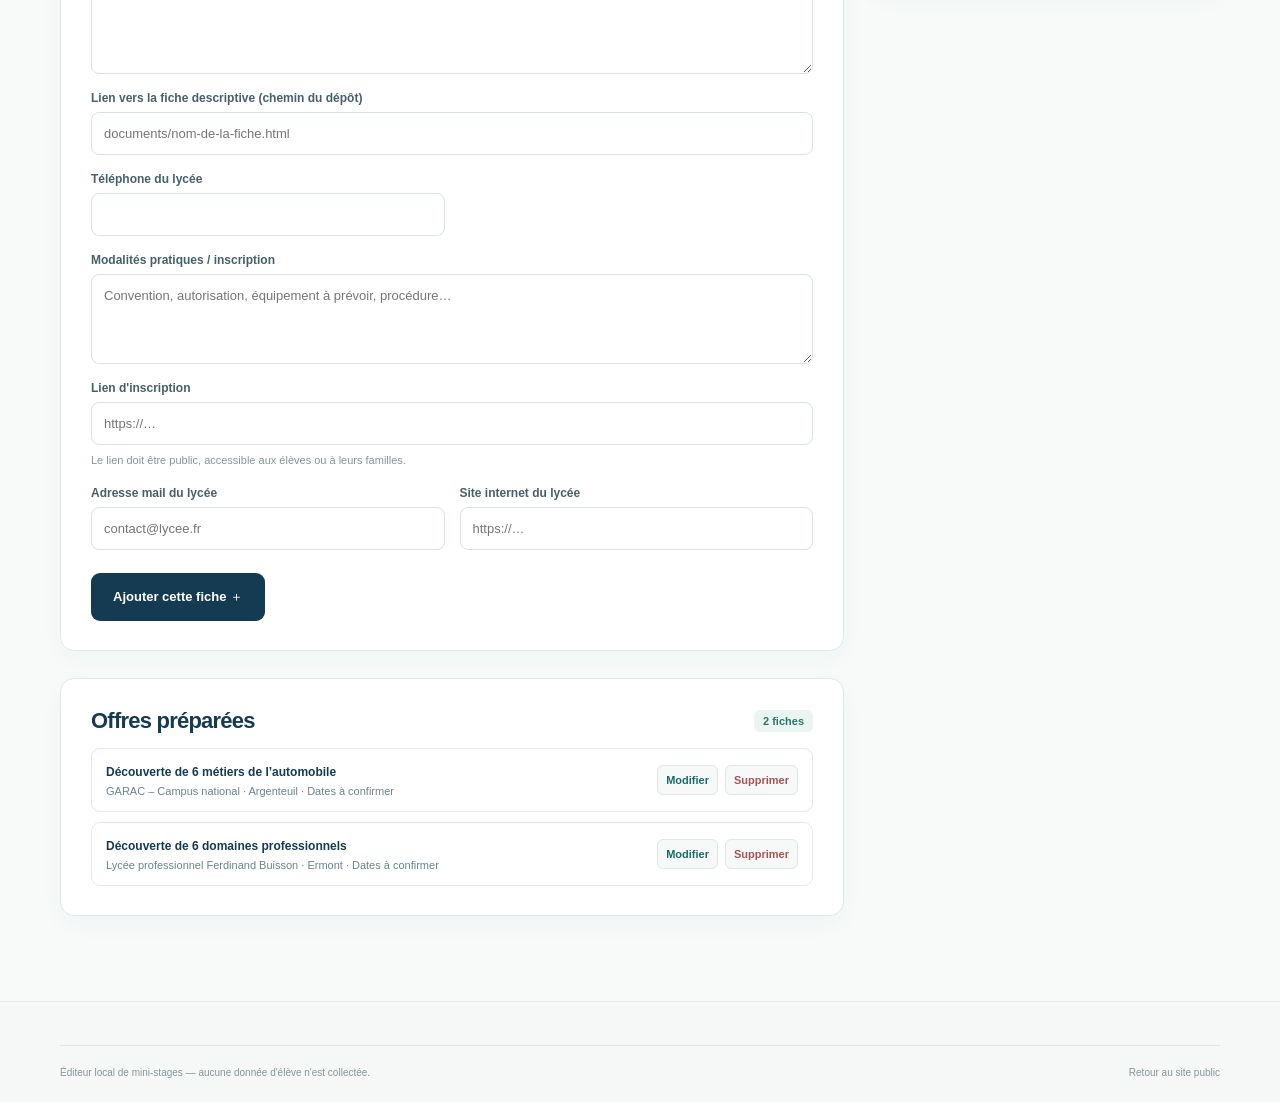
==== commit ec03d6e1: "Ajouter des dates d'ouverture et de clôture pour les demandes" ====
--- a/admin.html
+++ b/admin.html
@@ -13,8 +13,8 @@
     <section class="admin-top"><div class="container"><div class="section-kicker">ESPACE DE PRÉPARATION DES OFFRES</div><h1>Gérer les mini-stages<br>sans écrire de code.</h1><p>Ajoutez et modifiez les fiches, puis exportez le fichier prêt à publier sur GitHub. Cet espace est un éditeur local : il n'envoie aucune donnée sur un serveur.</p></div></section>
     <div class="container admin-layout">
       <div>
-        <section class="admin-panel" aria-labelledby="formTitle"><h2 id="formTitle">Ajouter un mini-stage</h2><p class="subtle">Une fiche correspond à une séance ou à une période d'immersion. Les champs marqués d'un * sont obligatoires. Si la date n'est pas annoncée, laissez-la vide.</p>
-          <div class="admin-intro-note"><strong>Attention :</strong> les modifications ne sont pas publiées immédiatement. Exportez le JSON, puis remplacez le fichier du dépôt GitHub pour mettre le site à jour.</div>
+        <section class="admin-panel" aria-labelledby="formTitle"><h2 id="formTitle">Ajouter un mini-stage</h2><p class="subtle">Une fiche correspond à une séance ou à une période d'immersion. Les champs marqués d'un * sont obligatoires. Renseignez séparément les dates de la séance et la période pendant laquelle les demandes peuvent être déposées. Laissez vide toute date inconnue.</p>
+          <div class="admin-intro-note"><strong>Procédure :</strong> l'établissement scolaire de l'élève effectue la demande pendant la période indiquée. Le lycée d'accueil lui renvoie ensuite une convention.<br><strong>Publication :</strong> exportez le JSON, puis remplacez le fichier du dépôt GitHub pour mettre le site à jour.</div>
           <form id="stageForm" class="admin-form">
             <div class="field wide"><label for="lycee">Nom du lycée <span class="req">*</span></label><input id="lycee" name="lycee" required maxlength="140" placeholder="Ex. : Lycée des Métiers …"></div>
             <div class="field"><label for="commune">Commune <span class="req">*</span></label><input id="commune" name="commune" required maxlength="90" placeholder="Ex. : …"></div>
@@ -27,7 +27,8 @@
             <div class="field"><label for="horaire">Horaires</label><input id="horaire" name="horaire" placeholder="Ex. : 9h00 – 12h00" maxlength="80"></div>
             <div class="field"><label for="public">Public concerné</label><input id="public" name="public" value="Élèves de 3e" maxlength="90"></div>
             <div class="field"><label for="places">Places annoncées</label><input id="places" name="places" type="number" min="0" step="1" placeholder="Ex. : 12"><span class="hint">Laisser vide si le nombre est inconnu. 0 signifie complet.</span></div>
-            <div class="field"><label for="date_limite_inscription">Date limite d'inscription</label><input id="date_limite_inscription" name="date_limite_inscription" type="date"></div>
+            <div class="field"><label for="date_ouverture_inscription">Début de la période des demandes</label><input id="date_ouverture_inscription" name="date_ouverture_inscription" type="date"><span class="hint">Première date pour déposer une demande via le secrétariat.</span></div>
+            <div class="field"><label for="date_limite_inscription">Fin de la période des demandes (date limite annoncée)</label><input id="date_limite_inscription" name="date_limite_inscription" type="date"><span class="hint">Deuxième date : limite de dépôt indiquée par le lycée d'accueil. Vérifiez si elle est incluse.</span></div>
             <div class="field wide"><label for="description">Ce que les élèves vont découvrir</label><textarea id="description" name="description" rows="3" maxlength="1400" placeholder="Visite des ateliers, activités proposées, échanges avec les élèves…"></textarea></div>
             <div class="field wide"><label for="metiers">Métiers détaillés (un par ligne)</label><textarea id="metiers" name="metiers" rows="4"></textarea></div><div class="field wide"><label for="url_document">Lien vers la fiche descriptive (chemin du dépôt)</label><input id="url_document" name="url_document" placeholder="documents/nom-de-la-fiche.html"></div><div class="field"><label for="contact_telephone">Téléphone du lycée</label><input id="contact_telephone" name="contact_telephone" type="tel"></div><div class="field wide"><label for="modalites">Modalités pratiques / inscription</label><textarea id="modalites" name="modalites" rows="3" maxlength="1400" placeholder="Convention, autorisation, équipement à prévoir, procédure…"></textarea></div>
             <div class="field wide"><label for="url_inscription">Lien d'inscription</label><input id="url_inscription" name="url_inscription" type="url" placeholder="https://…"><span class="hint">Le lien doit être public, accessible aux élèves ou à leurs familles.</span></div>
--- a/styles.css
+++ b/styles.css
@@ -17,3 +17,6 @@
 @media(max-width:760px){.container{width:min(100% - 34px,580px)}.nav-inner{min-height:74px}.brand-mark{width:41px;height:41px}.brand-text strong{font-size:22px}.brand-text small{font-size:9px}.main-nav{display:none}.mobile-nav-link{display:block}.hero-grid{grid-template-columns:1fr;gap:0}.hero{min-height:0}.hero-copy{padding:56px 0 20px}.hero h1{font-size:clamp(38px,9.7vw,52px);max-width:550px}.hero-copy>p{font-size:14px;max-width:480px}.hero-art{height:290px;transform:scale(.72);transform-origin:top center;margin-top:-5px;margin-bottom:-54px}.art-card-main{top:5px}.art-card-back{top:30px;right:7%}.art-sticker{bottom:36px;left:5%}.highlights-grid{grid-template-columns:1fr;gap:13px;padding:25px 0}.highlight,.highlight:first-child,.highlight:last-child{justify-content:flex-start;border:0}.highlight-icon{width:38px;height:38px}.listing-section{padding:58px 0}.section-heading{align-items:start}.section-count strong{font-size:35px}.section-count span{font-size:10px}.section-heading p{font-size:12px}.filter-row{grid-template-columns:repeat(2,minmax(0,1fr))}.cards-grid{grid-template-columns:1fr}.stage-card h3{min-height:0}.card-description{min-height:0}.steps-section{padding:62px 0}.steps-grid{grid-template-columns:1fr;gap:12px}.step{min-height:0}.help-section{padding-bottom:58px}.help-card{padding:30px;flex-direction:column;align-items:start}.footer-main{flex-direction:column}.footer-links{row-gap:13px}.footer-bottom{flex-direction:column;gap:8px}.admin-top{padding:42px 0}.admin-layout{grid-template-columns:1fr;padding-top:24px}.admin-panel{padding:23px}.admin-sidebar{order:-1}.admin-sidebar .admin-panel:first-child{display:none}}
 @media(max-width:450px){.container{width:calc(100% - 28px)}.hero-copy{padding-top:44px}.hero h1{font-size:39px}.hero-art{transform:scale(.68);margin-top:-14px}.eyebrow{font-size:10px}.section-heading{flex-direction:column;gap:13px}.section-count{align-self:start}.section-count strong{font-size:30px}.section-count span br{display:none}.desktop-only{display:none}.filter-row{grid-template-columns:1fr}.filter-panel{padding:14px}.detail-info{grid-template-columns:1fr}.detail-header,.detail-body{padding-left:20px;padding-right:20px}.admin-form{grid-template-columns:1fr}.record-item{align-items:start;flex-direction:column}.record-buttons{align-self:end}.hero-art{height:250px;margin-bottom:-47px}.art-card-back{right:-6%}}
 @media(prefers-reduced-motion:reduce){html{scroll-behavior:auto}*,*:before,*:after{transition:none!important}}
+
+/* Procédure de demande : mise en avant, accessible sur mobile. */
+.request-notice{background:#fafcfc;padding:28px 0 0}.request-notice-inner{display:grid;grid-template-columns:minmax(220px,0.8fr) minmax(0,1.4fr);gap:34px;padding:28px 32px;border:1px solid #cddfdd;border-radius:17px;background:#edf7f5}.request-notice h2{font-size:clamp(22px,2.5vw,30px);line-height:1.18;margin:0}.request-notice p{font-size:14px;line-height:1.6;margin:0 0 12px}.request-notice p:last-child{margin-bottom:0}@media(max-width:750px){.request-notice-inner{grid-template-columns:1fr;gap:16px;padding:23px 21px}.request-notice{padding-top:18px}}
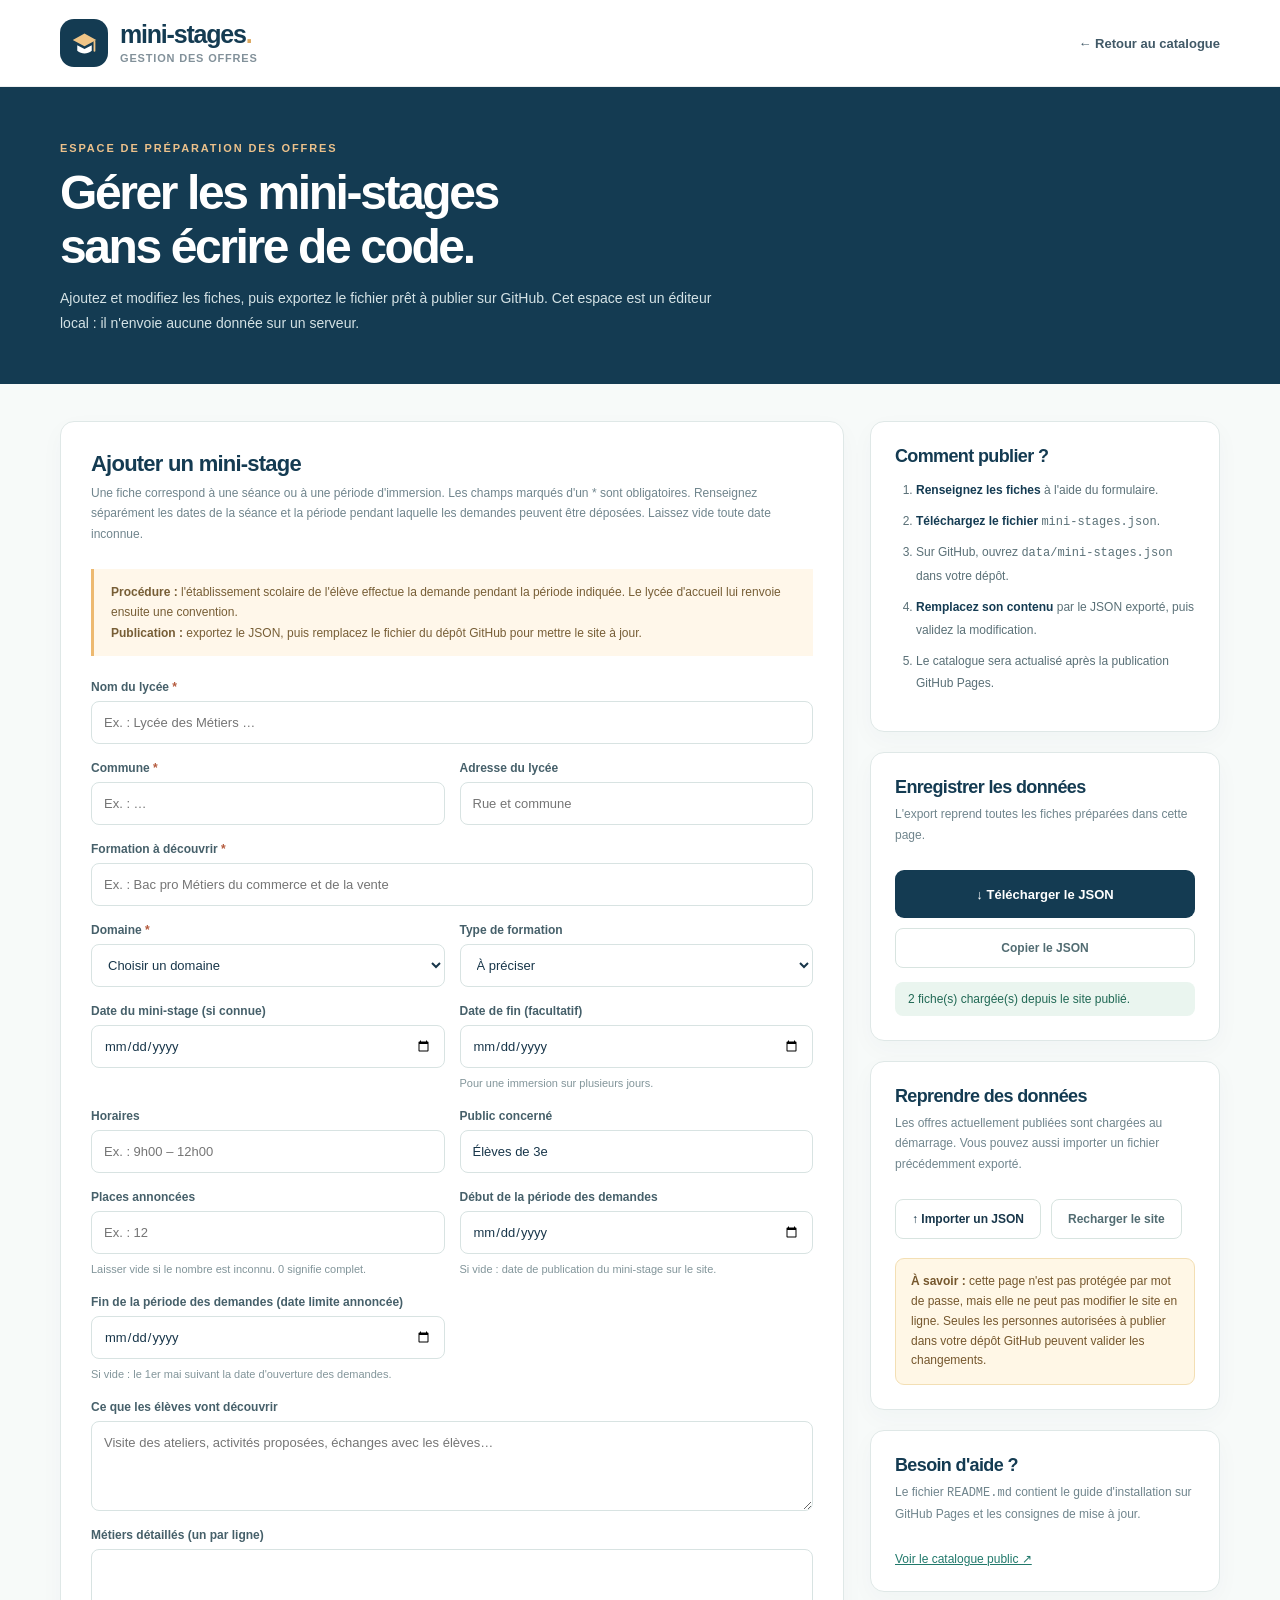
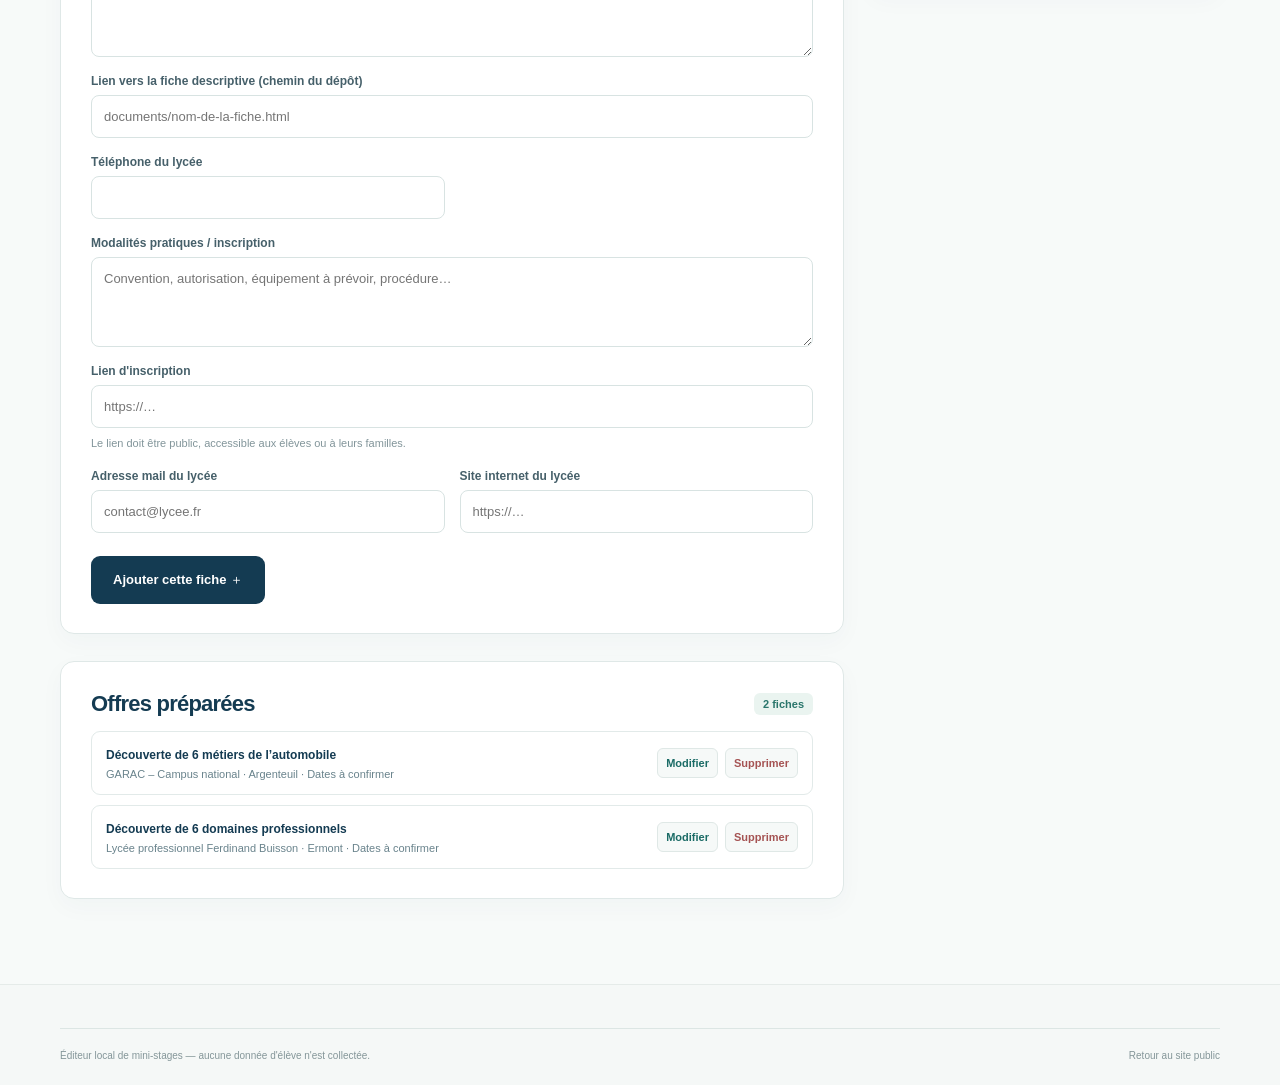
==== commit cad18185: "Documenter les périodes automatiques dans la gestion des offres" ====
--- a/admin.html
+++ b/admin.html
@@ -15,7 +15,7 @@
       <div>
         <section class="admin-panel" aria-labelledby="formTitle"><h2 id="formTitle">Ajouter un mini-stage</h2><p class="subtle">Une fiche correspond à une séance ou à une période d'immersion. Les champs marqués d'un * sont obligatoires. Renseignez séparément les dates de la séance et la période pendant laquelle les demandes peuvent être déposées. Laissez vide toute date inconnue.</p>
           <div class="admin-intro-note"><strong>Procédure :</strong> l'établissement scolaire de l'élève effectue la demande pendant la période indiquée. Le lycée d'accueil lui renvoie ensuite une convention.<br><strong>Publication :</strong> exportez le JSON, puis remplacez le fichier du dépôt GitHub pour mettre le site à jour.</div>
-          <form id="stageForm" class="admin-form">
+          <form id="stageForm" class="admin-form"><input type="hidden" id="date_publication" name="date_publication">
             <div class="field wide"><label for="lycee">Nom du lycée <span class="req">*</span></label><input id="lycee" name="lycee" required maxlength="140" placeholder="Ex. : Lycée des Métiers …"></div>
             <div class="field"><label for="commune">Commune <span class="req">*</span></label><input id="commune" name="commune" required maxlength="90" placeholder="Ex. : …"></div>
             <div class="field"><label for="adresse">Adresse du lycée</label><input id="adresse" name="adresse" maxlength="240" placeholder="Rue et commune"></div>
@@ -27,8 +27,8 @@
             <div class="field"><label for="horaire">Horaires</label><input id="horaire" name="horaire" placeholder="Ex. : 9h00 – 12h00" maxlength="80"></div>
             <div class="field"><label for="public">Public concerné</label><input id="public" name="public" value="Élèves de 3e" maxlength="90"></div>
             <div class="field"><label for="places">Places annoncées</label><input id="places" name="places" type="number" min="0" step="1" placeholder="Ex. : 12"><span class="hint">Laisser vide si le nombre est inconnu. 0 signifie complet.</span></div>
-            <div class="field"><label for="date_ouverture_inscription">Début de la période des demandes</label><input id="date_ouverture_inscription" name="date_ouverture_inscription" type="date"><span class="hint">Première date pour déposer une demande via le secrétariat.</span></div>
-            <div class="field"><label for="date_limite_inscription">Fin de la période des demandes (date limite annoncée)</label><input id="date_limite_inscription" name="date_limite_inscription" type="date"><span class="hint">Deuxième date : limite de dépôt indiquée par le lycée d'accueil. Vérifiez si elle est incluse.</span></div>
+            <div class="field"><label for="date_ouverture_inscription">Début de la période des demandes</label><input id="date_ouverture_inscription" name="date_ouverture_inscription" type="date"><span class="hint">Si vide : date de publication du mini-stage sur le site.</span></div>
+            <div class="field"><label for="date_limite_inscription">Fin de la période des demandes (date limite annoncée)</label><input id="date_limite_inscription" name="date_limite_inscription" type="date"><span class="hint">Si vide : le 1er mai suivant la date d'ouverture des demandes.</span></div>
             <div class="field wide"><label for="description">Ce que les élèves vont découvrir</label><textarea id="description" name="description" rows="3" maxlength="1400" placeholder="Visite des ateliers, activités proposées, échanges avec les élèves…"></textarea></div>
             <div class="field wide"><label for="metiers">Métiers détaillés (un par ligne)</label><textarea id="metiers" name="metiers" rows="4"></textarea></div><div class="field wide"><label for="url_document">Lien vers la fiche descriptive (chemin du dépôt)</label><input id="url_document" name="url_document" placeholder="documents/nom-de-la-fiche.html"></div><div class="field"><label for="contact_telephone">Téléphone du lycée</label><input id="contact_telephone" name="contact_telephone" type="tel"></div><div class="field wide"><label for="modalites">Modalités pratiques / inscription</label><textarea id="modalites" name="modalites" rows="3" maxlength="1400" placeholder="Convention, autorisation, équipement à prévoir, procédure…"></textarea></div>
             <div class="field wide"><label for="url_inscription">Lien d'inscription</label><input id="url_inscription" name="url_inscription" type="url" placeholder="https://…"><span class="hint">Le lien doit être public, accessible aux élèves ou à leurs familles.</span></div>
--- a/styles.css
+++ b/styles.css
@@ -20,3 +20,14 @@
 
 /* Procédure de demande : mise en avant, accessible sur mobile. */
 .request-notice{background:#fafcfc;padding:28px 0 0}.request-notice-inner{display:grid;grid-template-columns:minmax(220px,0.8fr) minmax(0,1.4fr);gap:34px;padding:28px 32px;border:1px solid #cddfdd;border-radius:17px;background:#edf7f5}.request-notice h2{font-size:clamp(22px,2.5vw,30px);line-height:1.18;margin:0}.request-notice p{font-size:14px;line-height:1.6;margin:0 0 12px}.request-notice p:last-child{margin-bottom:0}@media(max-width:750px){.request-notice-inner{grid-template-columns:1fr;gap:16px;padding:23px 21px}.request-notice{padding-top:18px}}
+
+/* Indicateur visuel de l'état des inscriptions : couleur + libellé accessible. */
+.tag.status{display:inline-flex;align-items:center;gap:7px;border-radius:999px;padding:8px 11px;background:#f1f3f4;color:#57636b;border:1px solid #d6dfe3;font-weight:800}
+.tag.status::before{content:"";display:inline-block;flex:none;height:10px;width:10px;border-radius:50%;background:#89959c;box-shadow:0 0 0 2px #fff}
+.tag.status.open{background:#e2f6e9;color:#17643b;border-color:#9aceaf}
+.tag.status.open::before{background:#168343}
+.tag.status.closed,.tag.status.past,.tag.status.full{background:#fde8e6;color:#9b2525;border-color:#edb4af}
+.tag.status.closed::before,.tag.status.past::before,.tag.status.full::before{background:#d42c2c}
+.tag.status.upcoming{background:#f2f4f5;color:#57636b;border-color:#d6dfe3}
+
+.status-legend{display:flex;flex-wrap:wrap;align-items:center;gap:10px 12px;margin:19px 0 5px}.status-legend .tag{font-size:11px;line-height:1.3}
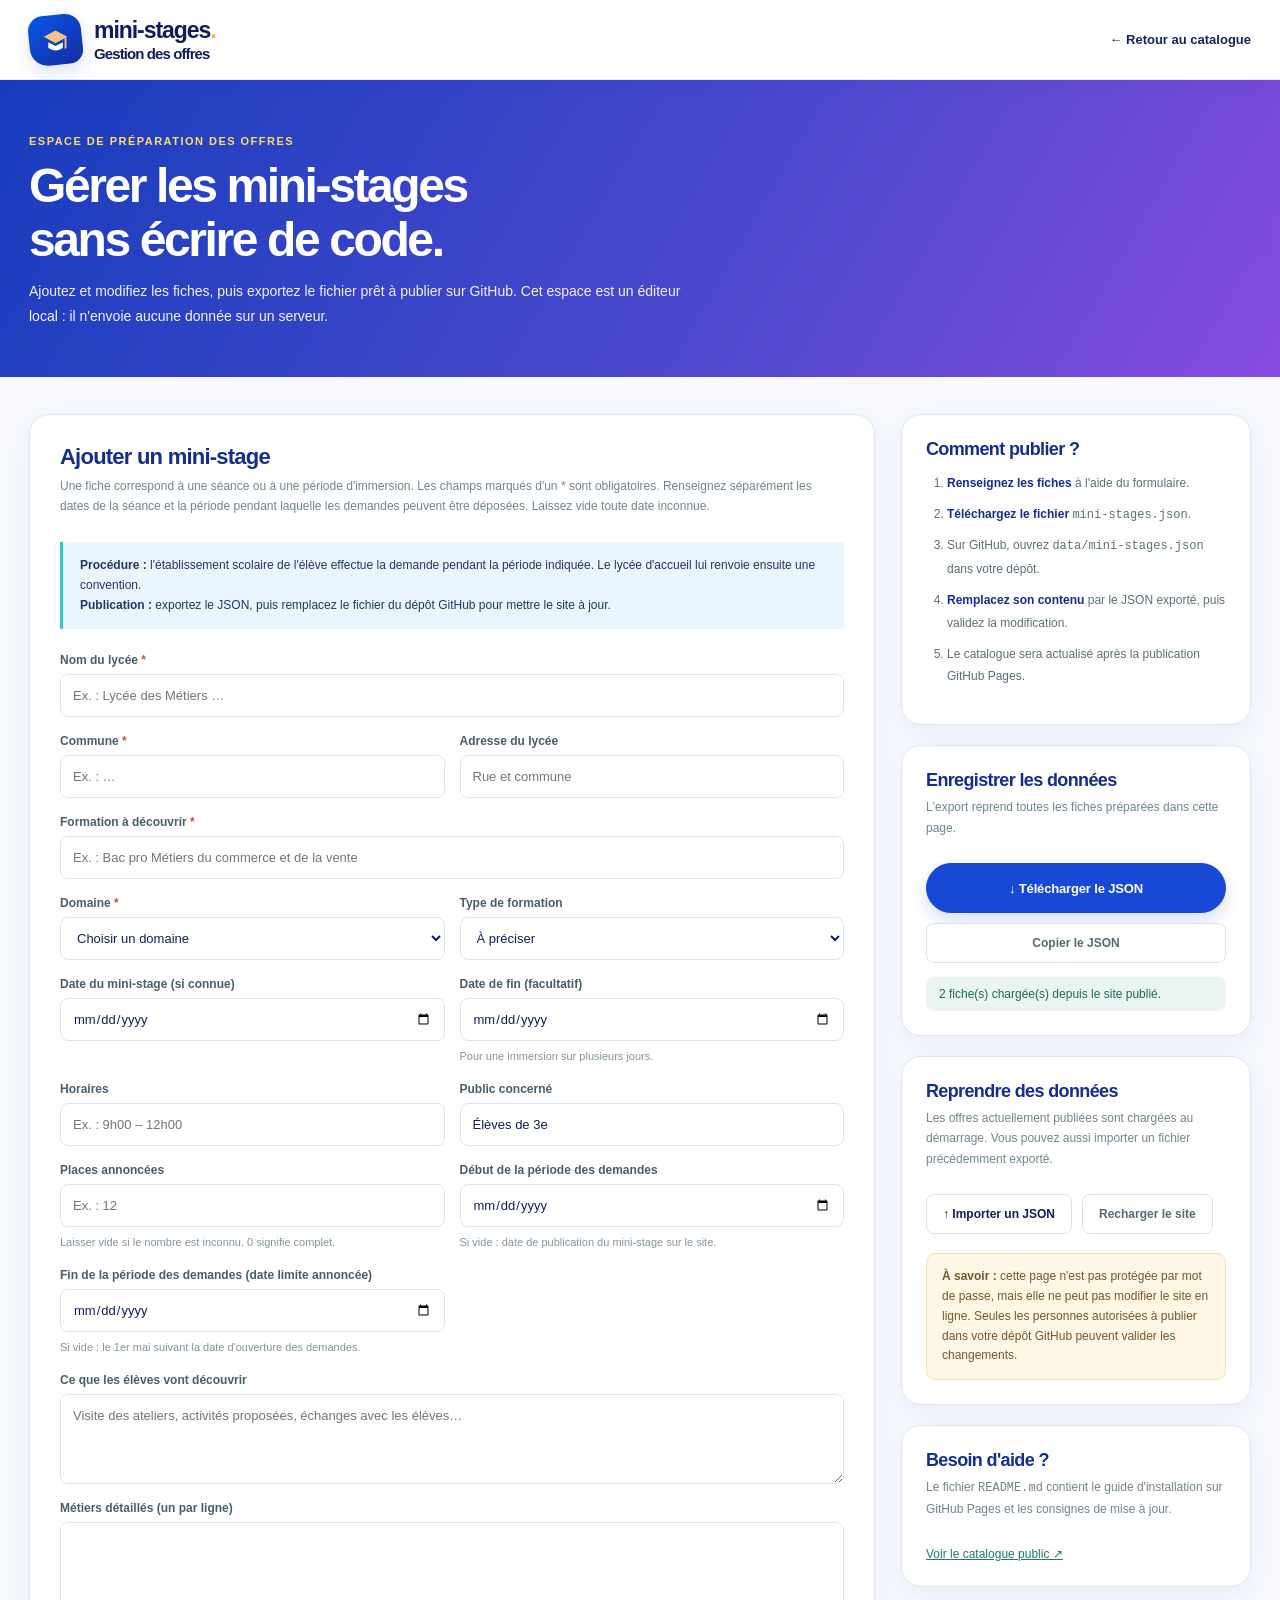
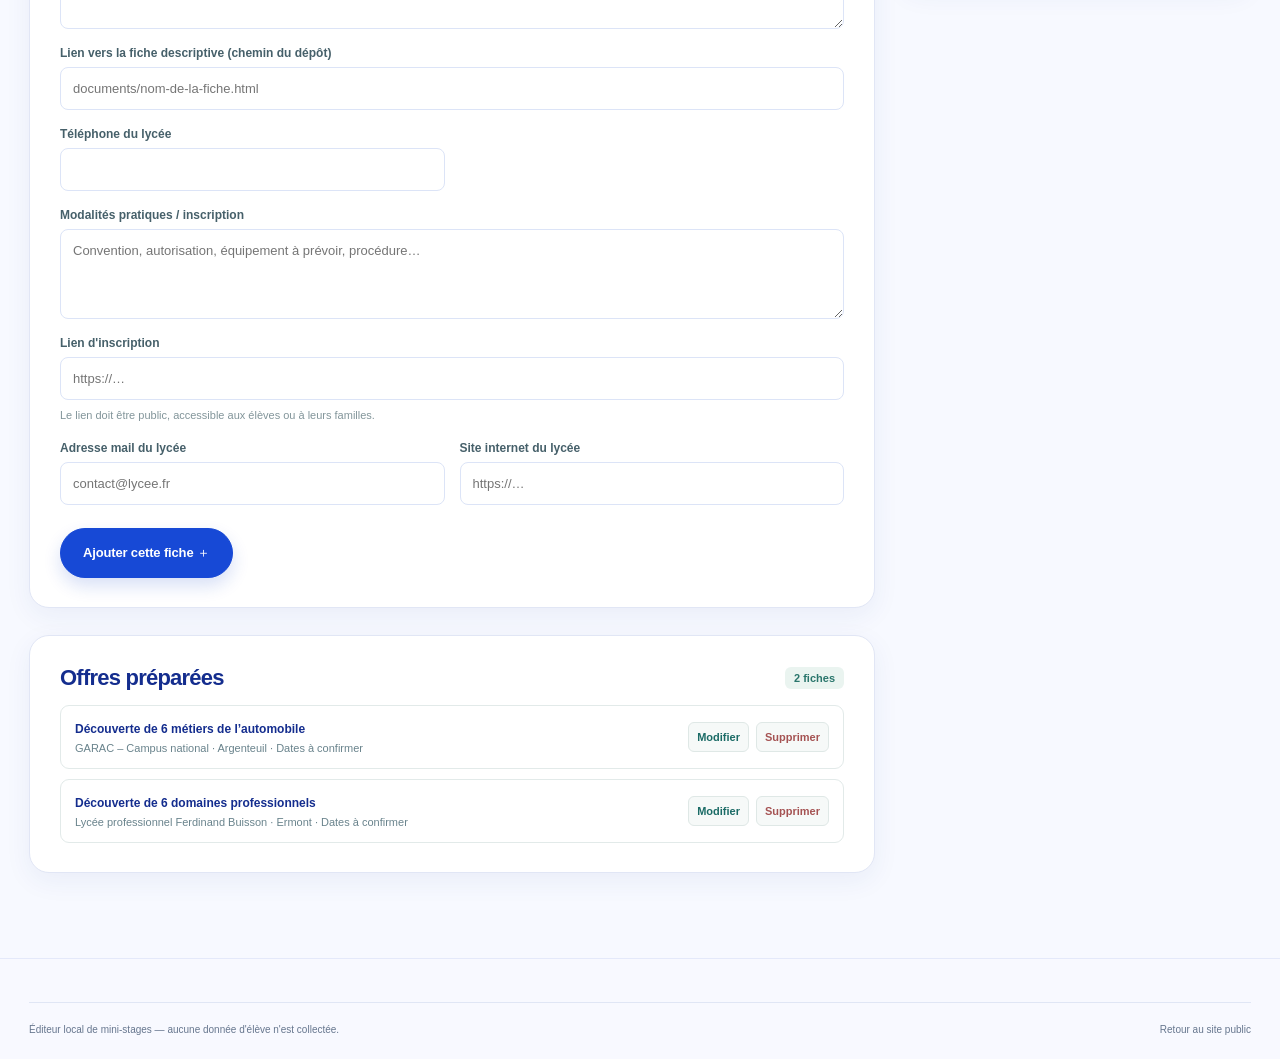
==== commit 8566b355: "Appliquer la nouvelle charte graphique aux pages de gestion et de proposition" ====
--- a/admin.html
+++ b/admin.html
@@ -2,9 +2,9 @@
 <html lang="fr">
 <head>
   <meta charset="utf-8"><meta name="viewport" content="width=device-width, initial-scale=1">
-  <meta name="theme-color" content="#143b52"><meta name="robots" content="noindex,nofollow">
+  <meta name="theme-color" content="#1749D6"><meta name="robots" content="noindex,nofollow">
   <title>Gestion des offres — Mini-stages des lycées</title>
-  <link rel="icon" href="assets/favicon.svg" type="image/svg+xml"><link rel="stylesheet" href="styles.css"><script src="admin.js" defer></script>
+  <link rel="icon" href="assets/favicon.svg" type="image/svg+xml"><link rel="stylesheet" href="styles.css"><link rel="stylesheet" href="theme-vibrant.css"><script src="admin.js" defer></script>
 </head>
 <body class="admin-body">
   <a href="#formTitle" class="skip-link">Aller au formulaire</a>
--- a/theme-vibrant.css
+++ b/theme-vibrant.css
@@ -0,0 +1,242 @@
+/* Charte graphique dynamique Mini-stages 2026–2027
+   Refonte additive : conserve les composants, fonctions et contraintes de l'ancienne version. */
+:root{
+  --ink:#111D5B;
+  --navy:#142D8E;
+  --navy-deep:#111B61;
+  --muted:#556582;
+  --teal:#0AAFB7;
+  --accent:#FFD352;
+  --cream:#FFFCF4;
+  --wash:#F5F8FF;
+  --line:#E0E6F6;
+  --white:#fff;
+  --shadow:0 17px 45px rgba(28,50,122,.105);
+  --royal:#1749D6;
+  --coral:#FF5A6E;
+  --violet:#865DDE;
+  --sunny:#FFCA48;
+  --mint:#41CFBE;
+  font-family: "Trebuchet MS", Inter, ui-sans-serif, -apple-system, BlinkMacSystemFont,"Segoe UI",sans-serif;
+  color:var(--ink)
+}
+html{scroll-padding-top:95px}
+body{background:#fff;color:var(--ink)}
+::selection{background:#FFE18A;color:#172A79}
+a:focus-visible,button:focus-visible,input:focus-visible,select:focus-visible,textarea:focus-visible{outline:3px solid #FFBA38;outline-offset:3px}
+.container{width:min(1240px,calc(100% - 58px))}
+.site-header{position:relative;z-index:12;background:#fff;border-color:#E7ECFA;box-shadow:0 4px 22px rgba(43,61,132,.045)}
+.nav-inner{min-height:79px;gap:24px}
+.brand{gap:12px}
+.brand-mark{width:53px;height:50px;border-radius:15px 16px 14px 18px;background:linear-gradient(145deg,#0758E6,#142BA2);box-shadow:0 7px 18px #1A42BD26;transform:rotate(-6deg)}
+.brand-mark svg{transform:rotate(6deg)}
+.brand-text{line-height:1;gap:0}
+.brand-text strong{font-size:23px;letter-spacing:-1.05px;color:#111D5B}
+.brand-text small{margin-top:4px;font-size:15px;font-weight:850;line-height:1;letter-spacing:-.06em;text-transform:none;color:#111D5B}
+.brand-dot{color:#FFAA3D}
+.main-nav{gap:28px;font-size:13px}
+.main-nav>a:not(.nav-manage){color:#182455;transition:color .15s}
+.main-nav>a:not(.nav-manage):hover{color:var(--royal)}
+.nav-manage{display:inline-flex;align-items:center;gap:4px;background:linear-gradient(115deg,#FF6E73,#FF4A6A);border:0;color:#fff;border-radius:999px;padding:13px 19px;box-shadow:0 8px 20px #F64D6630;font-weight:850}
+.nav-manage:hover{background:linear-gradient(120deg,#F3546A,#DD3655);color:#fff}
+.nav-manage span{margin-left:4px;color:white}
+.mobile-nav-link{color:#1749D6}
+.hero{min-height:565px;isolation:isolate;background:#F8FBFF;color:#111D5B}
+.hero::before{content:"";position:absolute;inset:0;z-index:-1;background:
+ radial-gradient(ellipse 590px 370px at 84% 13%,rgba(137,210,255,.65),transparent 78%),
+ radial-gradient(ellipse 490px 310px at 27% 95%,rgba(216,180,255,.56),transparent 80%),
+ radial-gradient(ellipse 430px 290px at 62% 72%,rgba(133,247,228,.50),transparent 78%),
+ linear-gradient(113deg,#FFFFFF 9%,#F3F5FF 64%,#E8F8FF 100%)}
+.hero::after{content:"";position:absolute;right:-180px;bottom:-205px;width:460px;height:460px;border-radius:45%;background:#FFC76144;transform:rotate(-18deg);z-index:-1}
+.hero-grain{opacity:.33;inset:0;background-image:radial-gradient(#729DFF .75px,transparent .8px);background-size:23px 23px;mask-image:linear-gradient(90deg,transparent 12%,black 100%)}
+.hero-grid{grid-template-columns:minmax(0,1fr) minmax(0,1.15fr);gap:12px;align-items:center;min-height:565px}
+.hero-copy{padding:65px 0 90px;max-width:650px;position:relative;z-index:2}
+.eyebrow{color:#6C48BB;letter-spacing:.125em;font-size:11px;font-weight:900;display:inline-flex;padding:8px 12px;background:#EDE5FF;border-radius:999px;margin-bottom:23px}
+.eyebrow-line{width:10px;height:10px;border-radius:50%;background:#7855D9}
+.hero h1{font-size:clamp(37px,4.65vw,65px);line-height:1.095;font-weight:950;letter-spacing:-.056em;max-width:680px;color:#101C61;margin-bottom:23px}
+.hero h1 em{font:inherit;font-weight:950;letter-spacing:inherit;font-style:normal;color:#101B5A;background:linear-gradient(180deg,transparent 9%,#FFCE4E 9%,#FFE16D 91%,transparent 91%);-webkit-box-decoration-break:clone;box-decoration-break:clone;padding:0 .1em;border-radius:13px}
+.hero-copy>p{color:#3A4969;line-height:1.77;font-size:16px;max-width:520px;margin:0 0 26px;padding-left:18px;border-left:4px solid #27C9C8}
+.hero-actions{display:flex;flex-wrap:wrap;gap:12px}
+.button{border-radius:999px;min-height:50px;padding:13px 22px;font-weight:850;gap:10px;letter-spacing:-.012em;box-shadow:0 8px 20px transparent;transition:transform .18s,box-shadow .18s,background .18s}
+.button:hover{transform:translateY(-3px);box-shadow:0 10px 21px #1645B622}
+.hero-actions .button-light,.button-dark{background:#1749D6;color:#fff;border-color:#1749D6;box-shadow:0 8px 17px #1545C82A}
+.hero-actions .button-light:hover,.button-dark:hover{background:#103BBB;color:#fff}
+.button-coral{background:linear-gradient(120deg,#FF6375,#FF4362);color:white;box-shadow:0 8px 18px #FC49642D}
+.button-coral:hover{background:#E94461}
+.button-outline{border-color:#CDD7F2;color:#173991}
+.hero-location{margin-top:25px;color:#586A8F;font-weight:650;font-size:12px;gap:8px}
+.hero-location span:first-child{color:#6040CA;font-size:22px}
+.hero-location strong{color:#173991}
+.hero-art{height:535px;position:relative;display:flex;align-items:center;justify-content:center;transform:none!important;margin:0!important;min-width:0;z-index:1}
+.hero-illustration{display:block;width:min(115%,690px);max-width:none;height:auto;max-height:540px;object-fit:contain;filter:drop-shadow(0 12px 13px rgba(39,74,150,.07));transform:translate(12px,3px)}
+/* Filters are visually attached to the hero but retain their original DOM ids and JS. */
+.quick-search{position:relative;z-index:5;margin-top:-32px;background:transparent;padding:0 0 11px}
+.quick-search .filter-panel{display:grid;grid-template-columns:minmax(0,1fr) auto;gap:13px 15px;background:#fff;border:1px solid #ECEDF7;border-radius:22px;padding:24px 27px 25px;box-shadow:0 16px 45px rgba(43,71,159,.135)}
+.filter-head{grid-column:1/-1;display:flex;align-items:baseline;gap:12px;flex-wrap:wrap}
+.filter-head strong{font-size:19px;font-weight:950;letter-spacing:-.03em;color:#182360}
+.filter-head span{font-size:12px;color:#67769A;font-weight:600}
+.quick-search .search-field{grid-column:1;grid-row:2;height:53px;background:#F8FAFF;border:1px solid #E1E7F4;border-radius:12px}
+.quick-search .search-field:focus-within{outline:2px solid #A3A7FD;border-color:#6682E8}
+.search-icon{color:#455ED2}
+.search-field input{color:#192A70;font-weight:600}
+.search-field input::placeholder{color:#7E89A8}
+.quick-search .filter-submit{grid-column:2;grid-row:2;background:#1646D0;color:white;white-space:nowrap;border-radius:12px;padding:12px 22px;box-shadow:none}
+.quick-search .filter-submit:hover{background:#1036B4;color:white}
+.quick-search .filter-row{grid-column:1/-1;grid-row:3;display:grid;grid-template-columns:repeat(4,minmax(0,1fr));gap:14px;margin:1px 0 0}
+.filter-select label{font-size:11px;font-weight:900;color:#4A53A5;letter-spacing:.025em;margin-bottom:6px}
+.filter-select select{background-color:white;border:1px solid #DEE5F4;height:45px;border-radius:11px;color:#253469;font-weight:650}
+.highlights{background:#fff;border-color:#EAF0FA}
+.highlights-grid{padding:23px 0}
+.highlight{gap:14px}
+.highlight-icon{font-family:inherit;background:#ECF1FF;color:#3254D7;border-radius:15px;font-size:27px}
+.highlight:nth-child(2) .highlight-icon{background:#FFF0E4;color:#F67258}
+.highlight:nth-child(3) .highlight-icon{background:#E6FAF5;color:#06A79C}
+.highlight strong{color:#1B2964;font-size:13px}
+.highlight small{color:#657697;font-size:11px}
+.request-notice{background:#fff;padding:22px 0 0}
+.request-notice-inner{border:1px solid #F6DFF4;background:linear-gradient(115deg,#FFF6FE 0%,#F6F3FF 49%,#E8FAFA 100%);border-radius:23px;padding:31px 35px;grid-template-columns:minmax(240px,.7fr) 1.4fr;box-shadow:0 10px 28px #485FC30A}
+.request-notice h2{font-size:clamp(23px,2.6vw,33px);line-height:1.19;color:#17236E;letter-spacing:-.04em}
+.request-notice p{color:#3F4C76;font-size:13px;line-height:1.7}
+.request-notice p strong{color:#1838AA}
+.section-kicker{color:#6951D2;font-size:11px;letter-spacing:.135em}
+.listing-section{padding:74px 0 81px;background:linear-gradient(180deg,#fff 0%,#F8FAFF 100%)}
+.section-heading h2,.steps-section h2{color:#101C62;font-weight:930;letter-spacing:-.045em}
+.section-heading p{color:#6B7895}
+.accent-underline{background:linear-gradient(180deg,transparent 65%,#FFE290 65%,#FFE290 93%,transparent 93%);-webkit-box-decoration-break:clone;box-decoration-break:clone}
+.section-count{background:#E9F2FF;border-radius:18px;padding:12px 18px}
+.section-count strong{color:#2451DC}
+.section-count span{color:#5E6E95}
+.status-legend{margin:0 0 21px;gap:8px}
+.status-legend .tag{font-size:11px}
+.tag{border-radius:999px;background:#EEE8FF;color:#5C3FBE}
+.tag.status{padding:8px 12px}
+.cards-grid{grid-template-columns:repeat(auto-fit,minmax(min(100%,318px),1fr));gap:20px}
+.stage-card{border:1px solid #E4E8F6;border-radius:21px;overflow:hidden;box-shadow:0 8px 22px #263D9A0C;transition:transform .2s ease,box-shadow .2s ease;background:#fff}
+.stage-card:hover{transform:translateY(-5px);box-shadow:0 19px 35px #2E4A8E22}
+.card-visual{position:relative;display:grid;place-items:center;overflow:hidden;height:141px;font-size:75px;line-height:1;background:linear-gradient(120deg,#C1FAF3,#90DFF3);isolation:isolate}
+.card-visual::before{content:"";position:absolute;right:-49px;top:-92px;width:225px;height:225px;border:35px solid #FFF9;border-radius:50%;z-index:-1}
+.card-visual::after{content:"";position:absolute;left:-46px;bottom:-93px;width:200px;height:200px;border-radius:50%;background:#FFFFFF70;z-index:-1}
+.card-tone-coral .card-visual{background:linear-gradient(125deg,#FFE3CF,#FF91A3)}
+.card-tone-purple .card-visual{background:linear-gradient(125deg,#E1D3FF,#A99CFA)}
+.card-tone-blue .card-visual{background:linear-gradient(125deg,#CAE9FF,#A7BAFF)}
+.card-tone-yellow .card-visual{background:linear-gradient(125deg,#FFEDD0,#FFD572)}
+.card-tone-mint .card-visual{background:linear-gradient(125deg,#D4FFE9,#88E4CC)}
+.card-top{padding:23px 24px 15px}
+.card-badges{margin-bottom:14px;align-items:center;flex-wrap:wrap;min-height:23px}
+.card-badges>.tag:first-child{font-size:10px;font-weight:900}
+.stage-card h3{color:#15235F;font-size:21px;line-height:1.28;letter-spacing:-.035em;margin:0 0 12px}
+.card-description{color:#53617F;line-height:1.62;font-size:12px}
+.card-meta{border-top:1px solid #E9EEF8;margin-top:16px;padding-top:14px}
+.meta-line{color:#50607D;font-size:11px;line-height:1.65}
+.card-footer{border-top:1px solid #E9EDF8;padding:16px 24px 19px}
+.card-type{font-weight:800;color:#666FA7}
+.card-detail{background:#ECF3FF;border-radius:999px;color:#1F44BE;padding:12px 15px;font-size:12px;transition:background .2s}
+.card-detail:hover{background:#DCE7FF;text-decoration:none}
+.data-note{color:#657393;margin-top:25px;font-size:12px}
+.results-header{color:#26366F}
+.empty-state{background:linear-gradient(145deg,#F5FCFF,#F9F5FF);border:1px dashed #C7CEFF;border-radius:20px}
+.steps-section{background:linear-gradient(120deg,#F9F5FF,#F9FCFF 58%,#F2FDFB);padding:78px 0 88px}
+.steps-section h2{margin-bottom:31px}
+.steps-grid{gap:20px}
+.step{border:1px solid #DCE5FF;background:#E5F0FF;border-radius:22px;padding:29px 27px;box-shadow:0 12px 25px #304DC708;min-height:228px}
+.step:nth-child(2){background:#FFF0F0;border-color:#FCE3E7}
+.step:nth-child(3){background:#E4FAF6;border-color:#D4F3E9}
+.step-num{left:25px;right:auto;top:19px;width:39px;height:39px;border-radius:50%;background:#315DDF;color:white;display:grid;place-items:center;font-size:18px;letter-spacing:0;box-shadow:0 5px 13px #426ADD44}
+.step:nth-child(2) .step-num{background:#FF5969;box-shadow:0 5px 13px #FA557044}
+.step:nth-child(3) .step-num{background:#05B6AF;box-shadow:0 5px 13px #00B2AF44}
+.step-pict{margin:34px 0 12px auto;background:#fffC!important;border-radius:16px;font-size:31px;color:#1847C5!important;width:58px;height:58px}
+.step h3{color:#131F66;font-size:19px;line-height:1.32;letter-spacing:-.03em}
+.step p{color:#4F6081;line-height:1.67}
+.help-section{background:linear-gradient(120deg,#F9F5FF,#F7FBFF)}
+.help-card{border-radius:24px;background:linear-gradient(125deg,#1B43BB,#503DCC 58%,#8A50D8);min-height:215px;padding:35px 45px;box-shadow:0 15px 30px #2E3DB42B}
+.help-kicker{color:#FFE292}
+.help-card h2{font-size:30px;letter-spacing:-.045em}
+.help-card p{color:#F0F0FF;line-height:1.7}
+.help-card .button-light{background:#FFE274;color:#1C2B70;border-color:#FFE274}
+.help-card .button-light:hover{background:#FFCD45}
+.site-footer{background:#F8F9FF;border-color:#E4E9FA}
+.site-footer strong{color:#172362}
+.site-footer p,.footer-links{color:#657397}
+.footer-links a:hover{color:#184DD4}
+.footer-bottom{border-color:#E0E6F5;color:#66768E}
+.detail-header{background:linear-gradient(120deg,#EFF3FF,#E6FCFA)}
+.detail-header h2{color:#10216B}
+.detail-info strong,.detail-body h3{color:#14266E}
+/* Sub-pages and admin retain same brand treatment. */
+.admin-body{background:#F7F9FF}
+.admin-top{background:linear-gradient(120deg,#173DBD,#4F49CE 60%,#864BE0)}
+.admin-top .section-kicker{color:#FFDB69}
+.admin-top p{color:#F1F3FF}
+.admin-panel{border-color:#E1E6F5;border-radius:20px;box-shadow:0 8px 27px #263B9710}
+.admin-intro-note{background:#EAF5FF;color:#20366A;border-left-color:#35C3CF}
+.admin-form input,.admin-form select,.admin-form textarea{border-color:#DCE4F7}
+.proposal-main{background:linear-gradient(110deg,#F8F6FF,#F8FDFF)!important}
+.proposal-top h1{color:#111E64}
+.proposal-top h1 em{font-style:normal;background:#FFDB66;padding:0 .1em;border-radius:9px}
+.proposal-panel{border-color:#DFE6F6!important;box-shadow:0 11px 28px #213B8710!important}
+.proposal-side{background:#EAF9F7!important}
+.proposal-action{background:#1A48D2}
+.proposal-action:hover{background:#0F35B5}
+.proposal-notice{background:#E8F6FB;border-color:#1AB4C0}
+.proposal-field input:focus,.proposal-field select:focus,.proposal-field textarea:focus{outline:3px solid #BED3FF;border-color:#366BE3}
+@media(min-width:1000px){.hero-illustration{width:115%}.hero-grid{gap:0}}
+@media(max-width:1000px){
+  .nav-inner{gap:15px}
+  .main-nav{gap:15px}
+  .hero-grid{grid-template-columns:1.05fr .95fr}
+  .hero-copy{padding:62px 0 84px}
+  .hero h1{font-size:clamp(35px,4.9vw,54px)}
+  .hero-art{height:445px}
+  .hero-illustration{width:120%;max-height:470px}
+  .cards-grid{grid-template-columns:repeat(auto-fit,minmax(min(100%,280px),1fr))}
+}
+@media(max-width:750px){
+  .container{width:calc(100% - 34px)}
+  .nav-inner{min-height:68px}
+  .brand-mark{width:43px;height:42px}
+  .brand-text strong{font-size:20px}
+  .brand-text small{font-size:13px}
+  .main-nav{display:none}
+  .mobile-nav-link{display:inline-flex;background:#EAF1FF;padding:10px 12px;border-radius:100px;font-size:11px}
+  .hero{min-height:0}
+  .hero-grid{display:flex;flex-direction:column;gap:0;min-height:0}
+  .hero-copy{padding:44px 0 14px;max-width:640px;align-self:stretch}
+  .hero h1{font-size:clamp(35px,9vw,53px);line-height:1.13}
+  .hero-copy>p{font-size:14px;line-height:1.7}
+  .hero-actions{gap:9px}
+  .hero-actions .button{min-height:46px;padding:12px 17px;font-size:12px}
+  .hero-art{height:auto!important;min-height:0;max-height:none;transform:none!important;margin:0!important;display:block;width:100%}
+  .hero-illustration{width:min(100%,575px)!important;max-height:none;height:auto;transform:translateX(0);margin:0 auto;display:block}
+  .quick-search{margin-top:-15px}
+  .quick-search .filter-panel{padding:20px 18px;gap:12px;grid-template-columns:1fr}
+  .quick-search .filter-head{grid-column:1}
+  .filter-head strong{font-size:17px}
+  .quick-search .search-field{grid-row:2;grid-column:1}
+  .quick-search .filter-submit{grid-row:4;grid-column:1;width:100%;text-align:center}
+  .quick-search .filter-row{grid-row:3;grid-column:1;grid-template-columns:repeat(2,minmax(0,1fr));gap:12px}
+  .highlights-grid{grid-template-columns:1fr;gap:13px;padding:24px 0}
+  .highlight,.highlight:first-child,.highlight:last-child{justify-content:flex-start;border:0}
+  .request-notice-inner{grid-template-columns:1fr;gap:16px;padding:25px 24px}
+  .listing-section{padding:55px 0}
+  .steps-section{padding:61px 0}
+  .steps-grid{grid-template-columns:1fr;gap:13px}
+  .step{min-height:0}
+  .help-card{padding:29px 25px}
+}
+@media(max-width:450px){
+  .container{width:calc(100% - 28px)}
+  .hero-copy{padding-top:33px}
+  .hero h1{font-size:37px}
+  .hero-art{height:auto!important;margin:0!important;transform:none!important}
+  .hero-illustration{width:100%!important}
+  .hero-actions .button{width:100%;justify-content:center}
+  .quick-search .filter-row{grid-template-columns:1fr}
+  .filter-head span{font-size:11px}
+  .card-top{padding:19px}
+  .card-footer{padding:15px 19px}
+  .section-count{padding:9px 13px}
+  .step{padding:25px 23px}
+}
+@media(prefers-reduced-motion:reduce){
+  .stage-card,.button{transition:none}
+}
